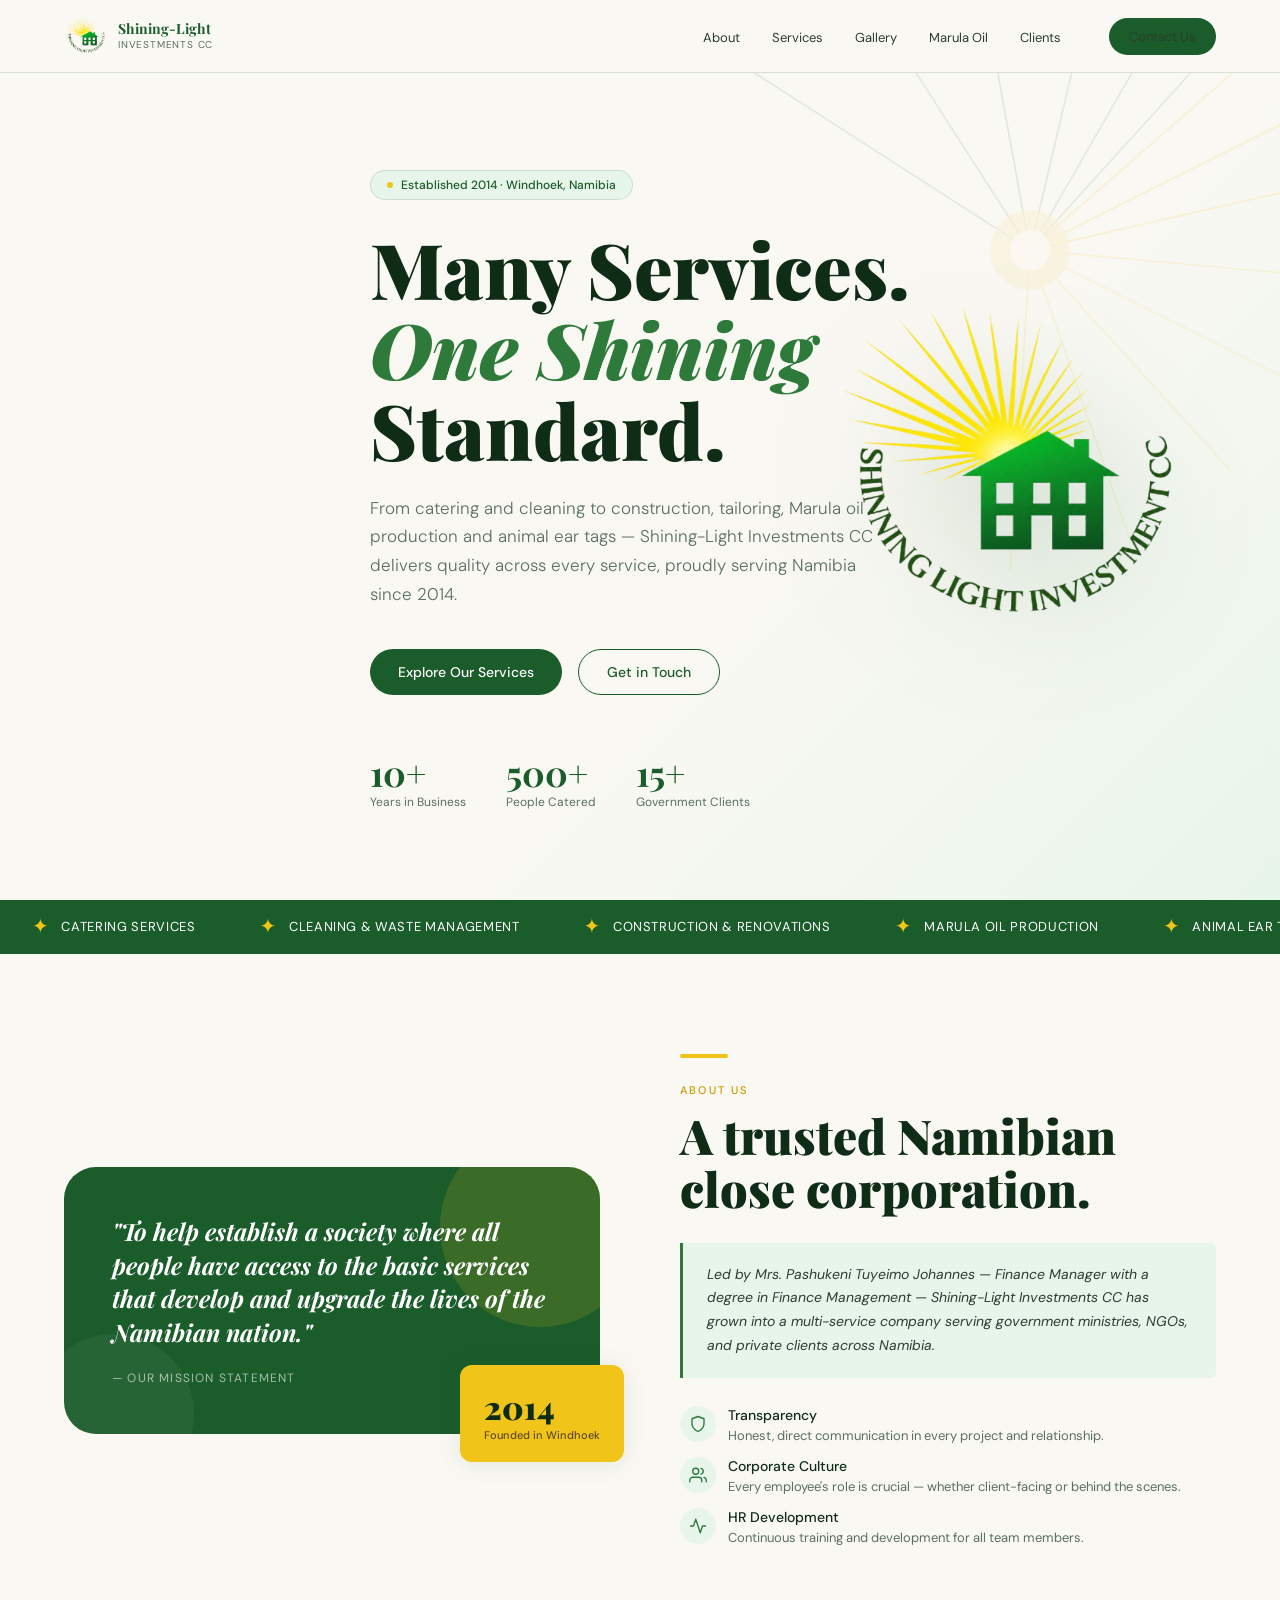
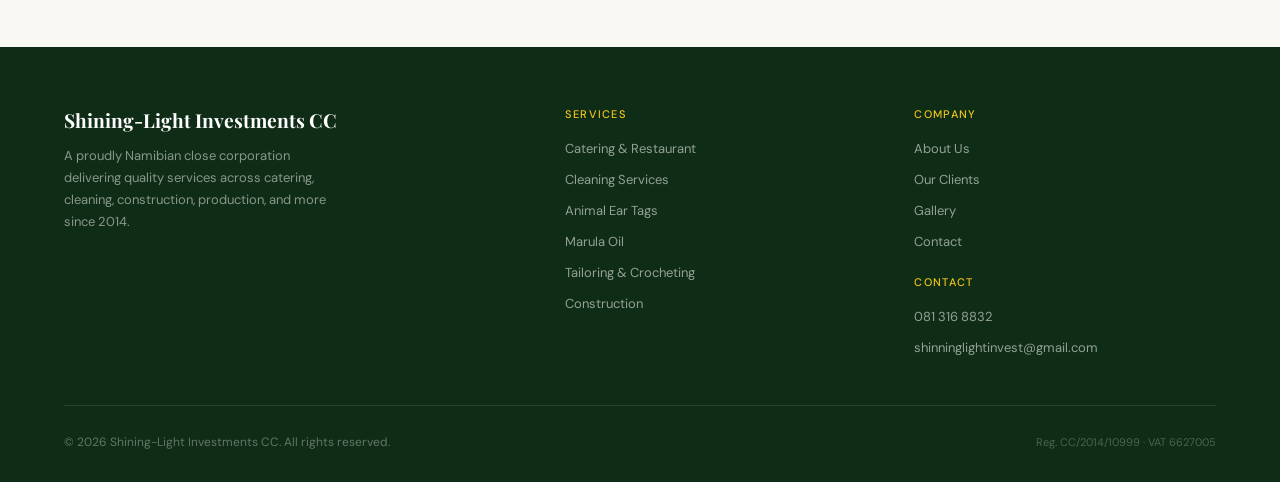
==== index.html @ 0e2ed1f7 "project structure" ====
<!DOCTYPE html>
<html lang="en">
<head>
  <meta charset="UTF-8" />
  <meta name="viewport" content="width=device-width, initial-scale=1.0" />
  <title>Shining-Light Investments CC</title>
  <link rel="preconnect" href="https://fonts.googleapis.com" />
  <link rel="preconnect" href="https://fonts.gstatic.com" crossorigin />
  <link href="https://fonts.googleapis.com/css2?family=Playfair+Display:ital,wght@0,700;0,900;1,700&family=DM+Sans:ital,opsz,wght@0,9..40,300;0,9..40,400;0,9..40,500;1,9..40,300&display=swap" rel="stylesheet" />
  <link rel="stylesheet" href="./style.css" />
</head>
<body>

<!-- NAV -->
<nav id="navbar">
  <div class="nav-inner">
    <a class="nav-logo" href="index.html">
      <img
        src="./assets/logo/logo.png"
        alt="Shining-Light Investments logo"
        onerror="this.style.display='none'"
      />
      <div class="nav-logo-text">
        <span class="top">Shining-Light</span>
        <span class="sub">Investments CC</span>
      </div>
    </a>
    <ul class="nav-links">
      <li><a href="#about">About</a></li>
      <li><a href="services.html">Services</a></li>
      <li><a href="gallery.html">Gallery</a></li>
      <li><a href="marula.html">Marula Oil</a></li>
      <li><a href="clients.html">Clients</a></li>
      <li><a href="contact.html" class="btn-primary nav-cta" style="font-size:13px;padding:10px 20px;">Contact Us</a></li>
    </ul>
    <button class="hamburger" id="hamburger" aria-label="Open menu">
      <span></span><span></span><span></span>
    </button>
  </div>
</nav>

<!-- HERO -->
<section id="hero">
  <svg class="hero-sunray" viewBox="0 0 700 700" xmlns="http://www.w3.org/2000/svg" aria-hidden="true">
    <g transform="translate(350,350)" opacity="0.12">
      <line x1="0" y1="0" x2="320" y2="-280" stroke="#f0c419" stroke-width="2"/>
      <line x1="0" y1="0" x2="360" y2="-180" stroke="#f0c419" stroke-width="2"/>
      <line x1="0" y1="0" x2="350" y2="-80" stroke="#f0c419" stroke-width="2"/>
      <line x1="0" y1="0" x2="330" y2="30" stroke="#f0c419" stroke-width="1.5"/>
      <line x1="0" y1="0" x2="280" y2="140" stroke="#f0c419" stroke-width="1.5"/>
      <line x1="0" y1="0" x2="200" y2="220" stroke="#f0c419" stroke-width="1.5"/>
      <line x1="0" y1="0" x2="100" y2="290" stroke="#f0c419" stroke-width="1.5"/>
      <line x1="0" y1="0" x2="-20" y2="320" stroke="#f0c419" stroke-width="1.5"/>
      <line x1="0" y1="0" x2="290" y2="-320" stroke="#2d7a3a" stroke-width="1.5"/>
      <line x1="0" y1="0" x2="190" y2="-330" stroke="#2d7a3a" stroke-width="1.5"/>
      <line x1="0" y1="0" x2="80" y2="-340" stroke="#2d7a3a" stroke-width="1.5"/>
      <line x1="0" y1="0" x2="-60" y2="-330" stroke="#2d7a3a" stroke-width="1.5"/>
      <line x1="0" y1="0" x2="-180" y2="-280" stroke="#2d7a3a" stroke-width="1.5"/>
      <line x1="0" y1="0" x2="-280" y2="-180" stroke="#2d7a3a" stroke-width="1.5"/>
      <circle cx="0" cy="0" r="40" fill="#f0c419" opacity="0.6"/>
      <circle cx="0" cy="0" r="20" fill="#fff" opacity="0.8"/>
    </g>
  </svg>

  <div class="container">
    <div class="hero-content">
      <div class="hero-badge fade-up fade-up-1">
        <span class="dot"></span>
        Established 2014 · Windhoek, Namibia
      </div>
      <h1 class="hero-heading fade-up fade-up-2">
        Many Services.<br />
        <em>One Shining</em><br />
        Standard.
      </h1>
      <p class="hero-sub fade-up fade-up-3">
        From catering and cleaning to construction, tailoring, Marula oil production and animal ear tags — Shining-Light Investments CC delivers quality across every service, proudly serving Namibia since 2014.
      </p>
      <div class="hero-actions fade-up fade-up-4">
        <a href="services.html" class="btn-primary">Explore Our Services</a>
        <a href="contact.html" class="btn-outline">Get in Touch</a>
      </div>
      <div class="hero-stats fade-up fade-up-4">
        <div>
          <div class="hero-stat-num">10+</div>
          <div class="hero-stat-label">Years in Business</div>
        </div>
        <div>
          <div class="hero-stat-num">500+</div>
          <div class="hero-stat-label">People Catered</div>
        </div>
        <div>
          <div class="hero-stat-num">15+</div>
          <div class="hero-stat-label">Government Clients</div>
        </div>
      </div>
    </div>
  </div>

  <div class="hero-image-col">
    <img
      src="./assets/logo/logo.png"
      class="hero-logo-display"
      alt="Shining-Light Investments CC"
      onerror="this.outerHTML='<svg class=\'hero-logo-display\' viewBox=\'0 0 400 400\' xmlns=\'http://www.w3.org/2000/svg\'><circle cx=\'200\' cy=\'200\' r=\'180\' fill=\'none\' stroke=\'#2d7a3a\' stroke-width=\'2\' opacity=\'0.3\'/><text x=\'200\' y=\'210\' text-anchor=\'middle\' font-family=\'Georgia,serif\' font-size=\'22\' font-weight=\'bold\' fill=\'#1a5c2a\'>SHINING-LIGHT</text><text x=\'200\' y=\'240\' text-anchor=\'middle\' font-family=\'Georgia,serif\' font-size=\'14\' fill=\'#2d7a3a\'>INVESTMENTS CC</text></svg>'"
    />
  </div>
</section>

<!-- MARQUEE BAND -->
<div class="marquee-band" aria-hidden="true">
  <div class="marquee-track">
    <span class="marquee-item"><span class="marquee-dot">✦</span> Catering Services</span>
    <span class="marquee-item"><span class="marquee-dot">✦</span> Cleaning &amp; Waste Management</span>
    <span class="marquee-item"><span class="marquee-dot">✦</span> Construction &amp; Renovations</span>
    <span class="marquee-item"><span class="marquee-dot">✦</span> Marula Oil Production</span>
    <span class="marquee-item"><span class="marquee-dot">✦</span> Animal Ear Tags</span>
    <span class="marquee-item"><span class="marquee-dot">✦</span> Tailoring &amp; Crocheting</span>
    <span class="marquee-item"><span class="marquee-dot">✦</span> Corporate Goods Supply</span>
    <span class="marquee-item"><span class="marquee-dot">✦</span> Catering Services</span>
    <span class="marquee-item"><span class="marquee-dot">✦</span> Cleaning &amp; Waste Management</span>
    <span class="marquee-item"><span class="marquee-dot">✦</span> Construction &amp; Renovations</span>
    <span class="marquee-item"><span class="marquee-dot">✦</span> Marula Oil Production</span>
    <span class="marquee-item"><span class="marquee-dot">✦</span> Animal Ear Tags</span>
    <span class="marquee-item"><span class="marquee-dot">✦</span> Tailoring &amp; Crocheting</span>
    <span class="marquee-item"><span class="marquee-dot">✦</span> Corporate Goods Supply</span>
  </div>
</div>

<!-- ABOUT -->
<section id="about">
  <div class="container">
    <div class="about-grid">
      <div class="about-visual">
        <div class="about-card-big">
          <p class="about-quote">"To help establish a society where all people have access to the basic services that develop and upgrade the lives of the Namibian nation."</p>
          <p class="about-quote-source">— Our Mission Statement</p>
        </div>
        <div class="about-card-float">
          <div class="num">2014</div>
          <div class="lbl">Founded in Windhoek</div>
        </div>
      </div>
      <div class="about-text">
        <div class="gold-bar"></div>
        <p class="section-label">About Us</p>
        <h2 class="section-heading">A trusted Namibian close corporation.</h2>
        <div class="mission">
          Led by Mrs. Pashukeni Tuyeimo Johannes — Finance Manager with a degree in Finance Management — Shining-Light Investments CC has grown into a multi-service company serving government ministries, NGOs, and private clients across Namibia.
        </div>
        <div class="values-list">
          <div class="value-item">
            <div class="value-icon">
              <svg viewBox="0 0 24 24"><path d="M12 22s8-4 8-10V5l-8-3-8 3v7c0 6 8 10 8 10z"/></svg>
            </div>
            <div class="value-text">
              <strong>Transparency</strong>
              <span>Honest, direct communication in every project and relationship.</span>
            </div>
          </div>
          <div class="value-item">
            <div class="value-icon">
              <svg viewBox="0 0 24 24"><path d="M17 21v-2a4 4 0 0 0-4-4H5a4 4 0 0 0-4 4v2"/><circle cx="9" cy="7" r="4"/><path d="M23 21v-2a4 4 0 0 0-3-3.87"/><path d="M16 3.13a4 4 0 0 1 0 7.75"/></svg>
            </div>
            <div class="value-text">
              <strong>Corporate Culture</strong>
              <span>Every employee's role is crucial — whether client-facing or behind the scenes.</span>
            </div>
          </div>
          <div class="value-item">
            <div class="value-icon">
              <svg viewBox="0 0 24 24"><polyline points="22 12 18 12 15 21 9 3 6 12 2 12"/></svg>
            </div>
            <div class="value-text">
              <strong>HR Development</strong>
              <span>Continuous training and development for all team members.</span>
            </div>
          </div>
        </div>
      </div>
    </div>
  </div>
</section>

<!-- FOOTER -->
<footer>
  <div class="container">
    <div class="footer-grid">
      <div class="footer-brand">
        <div class="logo-text">Shining-Light Investments CC</div>
        <p>
          A proudly Namibian close corporation delivering quality services across catering, cleaning, construction, production, and more since 2014.
        </p>
      </div>
      <div class="footer-col">
        <h4>Services</h4>
        <ul>
          <li><a href="services.html">Catering &amp; Restaurant</a></li>
          <li><a href="services.html">Cleaning Services</a></li>
          <li><a href="services.html">Animal Ear Tags</a></li>
          <li><a href="marula.html">Marula Oil</a></li>
          <li><a href="services.html">Tailoring &amp; Crocheting</a></li>
          <li><a href="services.html">Construction</a></li>
        </ul>
      </div>
      <div class="footer-col">
        <h4>Company</h4>
        <ul>
          <li><a href="index.html#about">About Us</a></li>
          <li><a href="clients.html">Our Clients</a></li>
          <li><a href="gallery.html">Gallery</a></li>
          <li><a href="contact.html">Contact</a></li>
        </ul>
        <h4 style="margin-top:24px;">Contact</h4>
        <ul>
          <li><a href="tel:0813168832">081 316 8832</a></li>
          <li><a href="mailto:shinninglightinvest@gmail.com">shinninglightinvest@gmail.com</a></li>
        </ul>
      </div>
    </div>
    <div class="footer-bottom">
      <p>&copy; 2026 Shining-Light Investments CC. All rights reserved.</p>
      <div class="reg-info">Reg. CC/2014/10999 · VAT 6627005</div>
    </div>
  </div>
</footer>

<script>
  const navbar = document.getElementById('navbar');
  window.addEventListener('scroll', () => {
    navbar.classList.toggle('scrolled', window.scrollY > 40);
  });

  const hamburger = document.getElementById('hamburger');
  hamburger.addEventListener('click', () => {
    const links = document.querySelector('.nav-links');
    if (!links) return;
    if (links.style.display === 'flex') {
      links.style.display = '';
    } else {
      links.style.cssText = 'display:flex;flex-direction:column;position:fixed;top:72px;left:0;right:0;background:var(--cream);padding:24px;gap:20px;border-bottom:1px solid var(--border);z-index:99;';
    }
  });

  document.querySelectorAll('a[href^="#"]').forEach(a => {
    a.addEventListener('click', e => {
      const target = document.querySelector(a.getAttribute('href'));
      if (!target) return;
      e.preventDefault();
      target.scrollIntoView({ behavior: 'smooth', block: 'start' });
      const links = document.querySelector('.nav-links');
      if (links && links.style.display === 'flex') links.style.display = '';
    });
  });
</script>
</body>
</html>
---- style.css ----
/* ── TOKENS ── */
:root {
  --green-deep:   #1a5c2a;
  --green-mid:    #2d7a3a;
  --green-light:  #4a9e5c;
  --green-pale:   #e8f5eb;
  --gold:         #f0c419;
  --gold-deep:    #c99a00;
  --gold-pale:    #fdf6d8;
  --cream:        #faf8f3;
  --earth:        #5c4a2a;
  --earth-light:  #8a7055;
  --white:        #ffffff;
  --text-dark:    #0f2d16;
  --text-body:    #2c3e2e;
  --text-muted:   #5a7060;
  --border:       rgba(26,92,42,0.15);

  --font-display: 'Playfair Display', Georgia, serif;
  --font-body:    'DM Sans', system-ui, sans-serif;

  --radius-sm:    6px;
  --radius-md:    12px;
  --radius-lg:    20px;
  --radius-xl:    32px;

  --shadow-card:  0 2px 24px rgba(26,92,42,0.10);
  --shadow-hover: 0 8px 40px rgba(26,92,42,0.18);
}

/* ── RESET ── */
*, *::before, *::after { box-sizing: border-box; margin: 0; padding: 0; }
html { scroll-behavior: smooth; font-size: 16px; }
body {
  font-family: var(--font-body);
  color: var(--text-body);
  background: var(--cream);
  overflow-x: hidden;
}
img { display: block; max-width: 100%; }
a { text-decoration: none; color: inherit; }

/* ── UTILITIES ── */
.container { max-width: 1200px; margin: 0 auto; padding: 0 24px; }
.section-label {
  font-family: var(--font-body);
  font-size: 11px;
  font-weight: 500;
  letter-spacing: 0.2em;
  text-transform: uppercase;
  color: var(--gold-deep);
  margin-bottom: 12px;
}
.section-heading {
  font-family: var(--font-display);
  font-size: clamp(2rem, 4vw, 3rem);
  font-weight: 900;
  color: var(--text-dark);
  line-height: 1.1;
}
.btn-primary {
  display: inline-flex;
  align-items: center;
  gap: 8px;
  background: var(--green-deep);
  color: #fff;
  font-family: var(--font-body);
  font-size: 14px;
  font-weight: 500;
  padding: 14px 28px;
  border-radius: 100px;
  border: none;
  cursor: pointer;
  transition: background 0.25s, transform 0.2s;
}
.btn-primary:hover { background: var(--green-mid); transform: translateY(-2px); }
.btn-outline {
  display: inline-flex;
  align-items: center;
  gap: 8px;
  background: transparent;
  color: var(--green-deep);
  font-family: var(--font-body);
  font-size: 14px;
  font-weight: 500;
  padding: 13px 28px;
  border-radius: 100px;
  border: 1.5px solid var(--green-deep);
  cursor: pointer;
  transition: all 0.25s;
}
.btn-outline:hover { background: var(--green-pale); }
.gold-bar {
  display: inline-block;
  width: 48px;
  height: 4px;
  background: var(--gold);
  border-radius: 2px;
  margin-bottom: 20px;
}

/* ── SUNRAY BACKGROUND MOTIF ── */
.sunray-bg {
  position: absolute;
  top: 0; right: 0;
  width: 640px;
  height: 640px;
  pointer-events: none;
  opacity: 0.06;
  overflow: hidden;
}
.sunray-bg svg { width: 100%; height: 100%; }

/* ── NAV ── */
nav {
  position: fixed;
  top: 0; left: 0; right: 0;
  z-index: 100;
  background: rgba(250,248,243,0.92);
  backdrop-filter: blur(12px);
  -webkit-backdrop-filter: blur(12px);
  border-bottom: 1px solid var(--border);
  transition: box-shadow 0.3s;
}
nav.scrolled { box-shadow: 0 2px 20px rgba(26,92,42,0.12); }
.nav-inner {
  display: flex;
  align-items: center;
  justify-content: space-between;
  padding: 14px 24px;
  max-width: 1200px;
  margin: 0 auto;
}
.nav-logo {
  display: flex;
  align-items: center;
  gap: 10px;
}
.nav-logo img {
  width: 44px;
  height: 44px;
  object-fit: contain;
}
.nav-logo-text {
  display: flex;
  flex-direction: column;
}
.nav-logo-text .top {
  font-family: var(--font-display);
  font-size: 14px;
  font-weight: 700;
  color: var(--green-deep);
  line-height: 1.2;
}
.nav-logo-text .sub {
  font-size: 10px;
  font-weight: 400;
  color: var(--text-muted);
  letter-spacing: 0.08em;
  text-transform: uppercase;
}
.nav-links {
  display: flex;
  align-items: center;
  gap: 32px;
  list-style: none;
}
.nav-links a {
  font-size: 13px;
  font-weight: 400;
  color: var(--text-body);
  transition: color 0.2s;
}
.nav-links a:hover { color: var(--green-deep); }
.nav-cta { margin-left: 16px; }
.hamburger {
  display: none;
  flex-direction: column;
  gap: 5px;
  cursor: pointer;
  padding: 4px;
  background: none;
  border: none;
}
.hamburger span {
  display: block;
  width: 22px;
  height: 2px;
  background: var(--green-deep);
  border-radius: 2px;
  transition: all 0.3s;
}

/* ── HERO ── */
#hero {
  min-height: 100vh;
  display: flex;
  align-items: center;
  position: relative;
  overflow: hidden;
  background: linear-gradient(135deg, var(--cream) 60%, var(--green-pale) 100%);
  padding-top: 80px;
}
.hero-sunray {
  position: absolute;
  top: -100px;
  right: -100px;
  width: 700px;
  height: 700px;
  pointer-events: none;
}
.hero-content {
  position: relative;
  z-index: 2;
  max-width: 680px;
}
.hero-badge {
  display: inline-flex;
  align-items: center;
  gap: 8px;
  background: var(--green-pale);
  border: 1px solid var(--border);
  border-radius: 100px;
  padding: 6px 16px;
  font-size: 12px;
  font-weight: 500;
  color: var(--green-deep);
  margin-bottom: 28px;
}
.hero-badge .dot {
  width: 6px;
  height: 6px;
  border-radius: 50%;
  background: var(--gold);
}
.hero-heading {
  font-family: var(--font-display);
  font-size: clamp(2.8rem, 6vw, 5rem);
  font-weight: 900;
  line-height: 1.05;
  color: var(--text-dark);
  margin-bottom: 24px;
}
.hero-heading em {
  font-style: italic;
  color: var(--green-mid);
}
.hero-sub {
  font-size: 17px;
  font-weight: 300;
  color: var(--text-muted);
  line-height: 1.7;
  max-width: 520px;
  margin-bottom: 40px;
}
.hero-actions {
  display: flex;
  align-items: center;
  gap: 16px;
  flex-wrap: wrap;
  margin-bottom: 60px;
}
.hero-stats {
  display: flex;
  gap: 40px;
  flex-wrap: wrap;
}
.hero-stat-num {
  font-family: var(--font-display);
  font-size: 2.2rem;
  font-weight: 700;
  color: var(--green-deep);
  line-height: 1;
}
.hero-stat-label {
  font-size: 12px;
  color: var(--text-muted);
  margin-top: 4px;
}
.hero-image-col {
  position: absolute;
  right: 0;
  top: 0;
  bottom: 0;
  width: 42%;
  display: flex;
  align-items: center;
  justify-content: center;
  padding: 100px 48px 60px;
}
.hero-logo-display {
  width: 100%;
  max-width: 380px;
  filter: drop-shadow(0 20px 60px rgba(26,92,42,0.2));
  animation: floatLogo 6s ease-in-out infinite;
}
@keyframes floatLogo {
  0%, 100% { transform: translateY(0); }
  50% { transform: translateY(-16px); }
}

/* ── MARQUEE BAND ── */
.marquee-band {
  background: var(--green-deep);
  color: #fff;
  padding: 16px 0;
  overflow: hidden;
  white-space: nowrap;
}
.marquee-track {
  display: inline-flex;
  animation: marquee 28s linear infinite;
}
.marquee-item {
  display: inline-flex;
  align-items: center;
  gap: 12px;
  font-size: 13px;
  font-weight: 400;
  letter-spacing: 0.05em;
  padding: 0 32px;
  text-transform: uppercase;
}
.marquee-dot { color: var(--gold); font-size: 20px; line-height: 1; }
@keyframes marquee {
  from { transform: translateX(0); }
  to { transform: translateX(-50%); }
}

/* ── ABOUT STRIP ── */
#about {
  padding: 100px 0;
  position: relative;
}
.about-grid {
  display: grid;
  grid-template-columns: 1fr 1fr;
  gap: 80px;
  align-items: center;
}
.about-visual {
  position: relative;
}
.about-card-big {
  background: var(--green-deep);
  border-radius: var(--radius-xl);
  padding: 48px;
  color: #fff;
  position: relative;
  overflow: hidden;
}
.about-card-big::before {
  content: '';
  position: absolute;
  top: -40px;
  right: -40px;
  width: 200px;
  height: 200px;
  border-radius: 50%;
  background: rgba(240,196,25,0.15);
}
.about-card-big::after {
  content: '';
  position: absolute;
  bottom: -60px;
  left: -30px;
  width: 160px;
  height: 160px;
  border-radius: 50%;
  background: rgba(255,255,255,0.05);
}
.about-quote {
  font-family: var(--font-display);
  font-size: 1.5rem;
  font-weight: 700;
  font-style: italic;
  line-height: 1.4;
  color: #fff;
  position: relative;
  z-index: 1;
  margin-bottom: 20px;
}
.about-quote-source {
  font-size: 12px;
  color: rgba(255,255,255,0.6);
  letter-spacing: 0.1em;
  text-transform: uppercase;
  position: relative;
  z-index: 1;
}
.about-card-float {
  position: absolute;
  bottom: -28px;
  right: -24px;
  background: var(--gold);
  border-radius: var(--radius-md);
  padding: 20px 24px;
  box-shadow: var(--shadow-card);
}
.about-card-float .num {
  font-family: var(--font-display);
  font-size: 2rem;
  font-weight: 900;
  color: var(--text-dark);
}
.about-card-float .lbl {
  font-size: 11px;
  color: var(--earth);
  font-weight: 500;
}
.about-text .mission {
  background: var(--green-pale);
  border-left: 3px solid var(--green-mid);
  border-radius: 0 var(--radius-sm) var(--radius-sm) 0;
  padding: 20px 24px;
  font-size: 14px;
  line-height: 1.7;
  color: var(--text-body);
  margin: 28px 0;
  font-style: italic;
}
.values-list {
  display: flex;
  flex-direction: column;
  gap: 12px;
}
.value-item {
  display: flex;
  align-items: flex-start;
  gap: 12px;
}
.value-icon {
  width: 36px;
  height: 36px;
  border-radius: 50%;
  background: var(--green-pale);
  display: flex;
  align-items: center;
  justify-content: center;
  flex-shrink: 0;
}
.value-icon svg { width: 18px; height: 18px; fill: none; stroke: var(--green-mid); stroke-width: 1.8; stroke-linecap: round; stroke-linejoin: round; }
.value-text strong { font-size: 14px; font-weight: 500; color: var(--text-dark); display: block; }
.value-text span { font-size: 13px; color: var(--text-muted); }

/* ── SERVICES ── */
#services {
  padding: 100px 0;
  background: var(--white);
}
.services-header {
  display: flex;
  align-items: flex-end;
  justify-content: space-between;
  margin-bottom: 60px;
  gap: 24px;
  flex-wrap: wrap;
}
.services-grid {
  display: grid;
  grid-template-columns: repeat(auto-fit, minmax(300px, 1fr));
  gap: 24px;
}
.service-card {
  border-radius: var(--radius-lg);
  overflow: hidden;
  border: 1px solid var(--border);
  background: var(--cream);
  transition: transform 0.3s, box-shadow 0.3s;
  cursor: default;
}
.service-card:hover {
  transform: translateY(-6px);
  box-shadow: var(--shadow-hover);
}
.service-card.featured {
  background: var(--green-deep);
  border-color: transparent;
  color: #fff;
}
.service-img {
  width: 100%;
  height: 200px;
  object-fit: cover;
  background: var(--green-pale);
}
/* Placeholder gallery slots */
.service-img-placeholder {
  width: 100%;
  height: 200px;
  background: var(--green-pale);
  display: flex;
  flex-direction: column;
  align-items: center;
  justify-content: center;
  gap: 8px;
  position: relative;
  overflow: hidden;
}
.service-img-placeholder::before {
  content: '';
  position: absolute;
  inset: 0;
  background: repeating-linear-gradient(
    45deg,
    transparent,
    transparent 10px,
    rgba(26,92,42,0.04) 10px,
    rgba(26,92,42,0.04) 20px
  );
}
.service-card.featured .service-img-placeholder {
  background: rgba(255,255,255,0.08);
}
.service-img-placeholder .ph-icon {
  width: 48px;
  height: 48px;
  border-radius: 50%;
  background: rgba(26,92,42,0.1);
  display: flex;
  align-items: center;
  justify-content: center;
}
.service-card.featured .ph-icon {
  background: rgba(255,255,255,0.15);
}
.ph-icon svg { width: 24px; height: 24px; fill: none; stroke: var(--green-mid); stroke-width: 1.8; stroke-linecap: round; stroke-linejoin: round; }
.service-card.featured .ph-icon svg { stroke: rgba(255,255,255,0.7); }
.ph-label {
  font-size: 11px;
  color: var(--text-muted);
  letter-spacing: 0.08em;
  text-transform: uppercase;
  position: relative;
}
.service-card.featured .ph-label { color: rgba(255,255,255,0.5); }
.service-body { padding: 28px; }
.service-tag {
  display: inline-block;
  font-size: 10px;
  font-weight: 500;
  letter-spacing: 0.12em;
  text-transform: uppercase;
  background: var(--green-pale);
  color: var(--green-deep);
  padding: 4px 10px;
  border-radius: 100px;
  margin-bottom: 12px;
}
.service-card.featured .service-tag {
  background: rgba(240,196,25,0.2);
  color: var(--gold);
}
.service-name {
  font-family: var(--font-display);
  font-size: 1.35rem;
  font-weight: 700;
  color: var(--text-dark);
  margin-bottom: 10px;
  line-height: 1.2;
}
.service-card.featured .service-name { color: #fff; }
.service-desc {
  font-size: 13.5px;
  line-height: 1.65;
  color: var(--text-muted);
}
.service-card.featured .service-desc { color: rgba(255,255,255,0.7); }
.service-items {
  margin-top: 16px;
  display: flex;
  flex-wrap: wrap;
  gap: 6px;
}
.service-item-chip {
  font-size: 11px;
  padding: 4px 10px;
  border-radius: 100px;
  border: 1px solid var(--border);
  color: var(--text-muted);
  background: var(--white);
}
.service-card.featured .service-item-chip {
  border-color: rgba(255,255,255,0.2);
  background: rgba(255,255,255,0.08);
  color: rgba(255,255,255,0.7);
}

/* ── GALLERY ── */
#gallery {
  padding: 100px 0;
  background: var(--cream);
}
.gallery-intro {
  max-width: 560px;
  margin-bottom: 60px;
}
.gallery-intro p {
  margin-top: 16px;
  font-size: 15px;
  color: var(--text-muted);
  line-height: 1.7;
}
.gallery-grid {
  display: grid;
  grid-template-columns: repeat(12, 1fr);
  grid-template-rows: repeat(3, 220px);
  gap: 16px;
}
.gallery-cell {
  border-radius: var(--radius-md);
  overflow: hidden;
  position: relative;
}
.gallery-cell:nth-child(1) { grid-column: 1 / 6; grid-row: 1 / 3; }
.gallery-cell:nth-child(2) { grid-column: 6 / 9; grid-row: 1 / 2; }
.gallery-cell:nth-child(3) { grid-column: 9 / 13; grid-row: 1 / 2; }
.gallery-cell:nth-child(4) { grid-column: 6 / 10; grid-row: 2 / 3; }
.gallery-cell:nth-child(5) { grid-column: 10 / 13; grid-row: 2 / 3; }
.gallery-cell:nth-child(6) { grid-column: 1 / 5; grid-row: 3 / 4; }
.gallery-cell:nth-child(7) { grid-column: 5 / 9; grid-row: 3 / 4; }
.gallery-cell:nth-child(8) { grid-column: 9 / 13; grid-row: 3 / 4; }
.gallery-ph {
  width: 100%;
  height: 100%;
  background: var(--green-pale);
  display: flex;
  flex-direction: column;
  align-items: center;
  justify-content: center;
  gap: 10px;
  position: relative;
  overflow: hidden;
  transition: all 0.3s;
}
.gallery-ph::before {
  content: '';
  position: absolute;
  inset: 0;
  background: repeating-linear-gradient(
    -45deg,
    transparent,
    transparent 12px,
    rgba(26,92,42,0.04) 12px,
    rgba(26,92,42,0.04) 24px
  );
}
.gallery-cell:hover .gallery-ph { background: #d4ecd9; }
.gallery-ph-num {
  font-family: var(--font-display);
  font-size: 2rem;
  font-weight: 900;
  color: rgba(26,92,42,0.2);
  position: relative;
}
.gallery-ph-lbl {
  font-size: 11px;
  text-transform: uppercase;
  letter-spacing: 0.1em;
  color: var(--text-muted);
  position: relative;
}
.gallery-overlay {
  position: absolute;
  inset: 0;
  background: var(--green-deep);
  opacity: 0;
  display: flex;
  align-items: center;
  justify-content: center;
  transition: opacity 0.3s;
}
.gallery-cell:hover .gallery-overlay { opacity: 0.6; }
.gallery-add-icon {
  color: white;
  font-size: 28px;
  opacity: 0;
  transform: scale(0.8);
  transition: all 0.3s;
}
.gallery-cell:hover .gallery-add-icon { opacity: 1; transform: scale(1); }
.gallery-note {
  margin-top: 20px;
  font-size: 13px;
  color: var(--text-muted);
  display: flex;
  align-items: center;
  gap: 8px;
}
.gallery-note::before {
  content: '→';
  color: var(--gold-deep);
}

/* ── MARULA OIL SPOTLIGHT ── */
#marula {
  padding: 100px 0;
  background: var(--green-deep);
  color: #fff;
  position: relative;
  overflow: hidden;
}
#marula::before {
  content: '';
  position: absolute;
  top: -80px;
  right: -80px;
  width: 500px;
  height: 500px;
  border-radius: 50%;
  background: rgba(240,196,25,0.08);
}
#marula::after {
  content: '';
  position: absolute;
  bottom: -120px;
  left: -60px;
  width: 400px;
  height: 400px;
  border-radius: 50%;
  background: rgba(255,255,255,0.04);
}
.marula-grid {
  display: grid;
  grid-template-columns: 1fr 1fr;
  gap: 80px;
  align-items: center;
  position: relative;
  z-index: 1;
}
.marula-heading {
  font-family: var(--font-display);
  font-size: clamp(2rem, 4vw, 3rem);
  font-weight: 900;
  line-height: 1.1;
  margin-bottom: 20px;
}
.marula-heading em { font-style: italic; color: var(--gold); }
.marula-desc {
  font-size: 15px;
  line-height: 1.75;
  color: rgba(255,255,255,0.75);
  margin-bottom: 32px;
}
.marula-uses {
  display: flex;
  flex-direction: column;
  gap: 16px;
}
.marula-use {
  display: flex;
  align-items: flex-start;
  gap: 16px;
  padding: 20px;
  border-radius: var(--radius-md);
  background: rgba(255,255,255,0.06);
  border: 1px solid rgba(255,255,255,0.1);
}
.marula-use-icon {
  width: 40px;
  height: 40px;
  border-radius: 50%;
  background: rgba(240,196,25,0.2);
  display: flex;
  align-items: center;
  justify-content: center;
  flex-shrink: 0;
}
.marula-use-icon svg { width: 20px; height: 20px; fill: none; stroke: var(--gold); stroke-width: 1.8; stroke-linecap: round; stroke-linejoin: round; }
.marula-use strong { display: block; font-size: 14px; font-weight: 500; color: #fff; margin-bottom: 2px; }
.marula-use span { font-size: 13px; color: rgba(255,255,255,0.6); }
.marula-visual {
  display: flex;
  align-items: center;
  justify-content: center;
}
.marula-bottle-frame {
  width: 100%;
  max-width: 360px;
  aspect-ratio: 3/4;
  border-radius: var(--radius-xl);
  background: rgba(255,255,255,0.06);
  border: 1px solid rgba(255,255,255,0.12);
  display: flex;
  flex-direction: column;
  align-items: center;
  justify-content: center;
  gap: 16px;
  position: relative;
  overflow: hidden;
}
.marula-bottle-frame::before {
  content: '';
  position: absolute;
  inset: 0;
  background: repeating-linear-gradient(
    60deg,
    transparent,
    transparent 14px,
    rgba(240,196,25,0.04) 14px,
    rgba(240,196,25,0.04) 28px
  );
}
.marula-ph-text {
  font-family: var(--font-display);
  font-size: 1.4rem;
  font-weight: 700;
  color: rgba(240,196,25,0.5);
  position: relative;
  text-align: center;
}
.marula-ph-sub {
  font-size: 11px;
  text-transform: uppercase;
  letter-spacing: 0.12em;
  color: rgba(255,255,255,0.3);
  position: relative;
}

/* ── REFERENCES ── */
#references {
  padding: 100px 0;
  background: var(--white);
}
.references-grid {
  display: grid;
  grid-template-columns: repeat(auto-fit, minmax(220px, 1fr));
  gap: 16px;
  margin-top: 48px;
}
.ref-card {
  border: 1px solid var(--border);
  border-radius: var(--radius-md);
  padding: 24px;
  background: var(--cream);
  transition: all 0.25s;
}
.ref-card:hover {
  border-color: var(--green-light);
  transform: translateY(-2px);
  box-shadow: var(--shadow-card);
}
.ref-client {
  font-size: 14px;
  font-weight: 500;
  color: var(--text-dark);
  margin-bottom: 6px;
}
.ref-type {
  font-size: 11px;
  color: var(--text-muted);
  text-transform: uppercase;
  letter-spacing: 0.08em;
}
.ref-type-badge {
  display: inline-block;
  margin-top: 12px;
  font-size: 10px;
  padding: 3px 10px;
  border-radius: 100px;
  background: var(--green-pale);
  color: var(--green-deep);
  font-weight: 500;
}

/* ── CONTACT ── */
#contact {
  padding: 100px 0;
  background: var(--cream);
}
.contact-grid {
  display: grid;
  grid-template-columns: 1fr 1.3fr;
  gap: 80px;
  align-items: start;
}
.contact-info { display: flex; flex-direction: column; gap: 28px; }
.contact-item {
  display: flex;
  align-items: flex-start;
  gap: 16px;
}
.contact-icon {
  width: 44px;
  height: 44px;
  border-radius: 50%;
  background: var(--green-pale);
  display: flex;
  align-items: center;
  justify-content: center;
  flex-shrink: 0;
}
.contact-icon svg { width: 20px; height: 20px; fill: none; stroke: var(--green-mid); stroke-width: 1.8; stroke-linecap: round; stroke-linejoin: round; }
.contact-item-label { font-size: 11px; text-transform: uppercase; letter-spacing: 0.1em; color: var(--text-muted); margin-bottom: 4px; }
.contact-item-value { font-size: 15px; font-weight: 400; color: var(--text-dark); }
.contact-form {
  background: var(--white);
  border-radius: var(--radius-xl);
  padding: 48px;
  box-shadow: var(--shadow-card);
  border: 1px solid var(--border);
}
.form-title {
  font-family: var(--font-display);
  font-size: 1.5rem;
  font-weight: 700;
  color: var(--text-dark);
  margin-bottom: 28px;
}
.form-group { margin-bottom: 20px; }
.form-group label {
  display: block;
  font-size: 12px;
  font-weight: 500;
  color: var(--text-muted);
  text-transform: uppercase;
  letter-spacing: 0.08em;
  margin-bottom: 8px;
}
.form-group input,
.form-group select,
.form-group textarea {
  width: 100%;
  padding: 12px 16px;
  border: 1.5px solid var(--border);
  border-radius: var(--radius-sm);
  font-family: var(--font-body);
  font-size: 14px;
  color: var(--text-dark);
  background: var(--cream);
  transition: border-color 0.2s;
  outline: none;
}
.form-group input:focus,
.form-group select:focus,
.form-group textarea:focus { border-color: var(--green-mid); }
.form-group textarea { min-height: 120px; resize: vertical; }
.form-row { display: grid; grid-template-columns: 1fr 1fr; gap: 16px; }

/* ── FOOTER ── */
footer {
  background: var(--text-dark);
  color: rgba(255,255,255,0.7);
  padding: 60px 0 32px;
}
.footer-grid {
  display: grid;
  grid-template-columns: 1.5fr 1fr 1fr;
  gap: 48px;
  margin-bottom: 48px;
}
.footer-brand .logo-text {
  font-family: var(--font-display);
  font-size: 1.2rem;
  font-weight: 700;
  color: #fff;
  margin-bottom: 12px;
}
.footer-brand p {
  font-size: 13px;
  line-height: 1.7;
  color: rgba(255,255,255,0.5);
  max-width: 280px;
}
.footer-col h4 {
  font-size: 11px;
  font-weight: 500;
  letter-spacing: 0.12em;
  text-transform: uppercase;
  color: var(--gold);
  margin-bottom: 16px;
}
.footer-col ul { list-style: none; display: flex; flex-direction: column; gap: 10px; }
.footer-col ul li a { font-size: 13px; color: rgba(255,255,255,0.55); transition: color 0.2s; }
.footer-col ul li a:hover { color: #fff; }
.footer-bottom {
  border-top: 1px solid rgba(255,255,255,0.1);
  padding-top: 28px;
  display: flex;
  align-items: center;
  justify-content: space-between;
  flex-wrap: wrap;
  gap: 12px;
}
.footer-bottom p { font-size: 12px; color: rgba(255,255,255,0.35); }
.reg-info { font-size: 11px; color: rgba(255,255,255,0.25); text-align: right; }

/* ── MOBILE ── */
@media (max-width: 900px) {
  .hero-image-col { display: none; }
  .about-grid { grid-template-columns: 1fr; gap: 40px; }
  .marula-grid { grid-template-columns: 1fr; gap: 40px; }
  .marula-visual { order: -1; }
  .contact-grid { grid-template-columns: 1fr; gap: 40px; }
  .footer-grid { grid-template-columns: 1fr; gap: 32px; }
  .gallery-grid {
    grid-template-columns: 1fr 1fr;
    grid-template-rows: auto;
  }
  .gallery-cell { grid-column: auto !important; grid-row: auto !important; height: 180px; }
}
@media (max-width: 640px) {
  .nav-links, .nav-cta { display: none; }
  .hamburger { display: flex; }
  .hero-heading { font-size: 2.4rem; }
  .hero-stats { gap: 24px; }
  .services-header { flex-direction: column; align-items: flex-start; }
  .gallery-grid { grid-template-columns: 1fr; }
  .gallery-cell { height: 200px; }
  .contact-form { padding: 28px; }
  .form-row { grid-template-columns: 1fr; }
}

/* ── ANIMATIONS ── */
@keyframes fadeUp {
  from { opacity: 0; transform: translateY(32px); }
  to   { opacity: 1; transform: translateY(0); }
}
.fade-up {
  opacity: 0;
  animation: fadeUp 0.7s ease forwards;
}
.fade-up-1 { animation-delay: 0.1s; }
.fade-up-2 { animation-delay: 0.25s; }
.fade-up-3 { animation-delay: 0.4s; }
.fade-up-4 { animation-delay: 0.55s; }
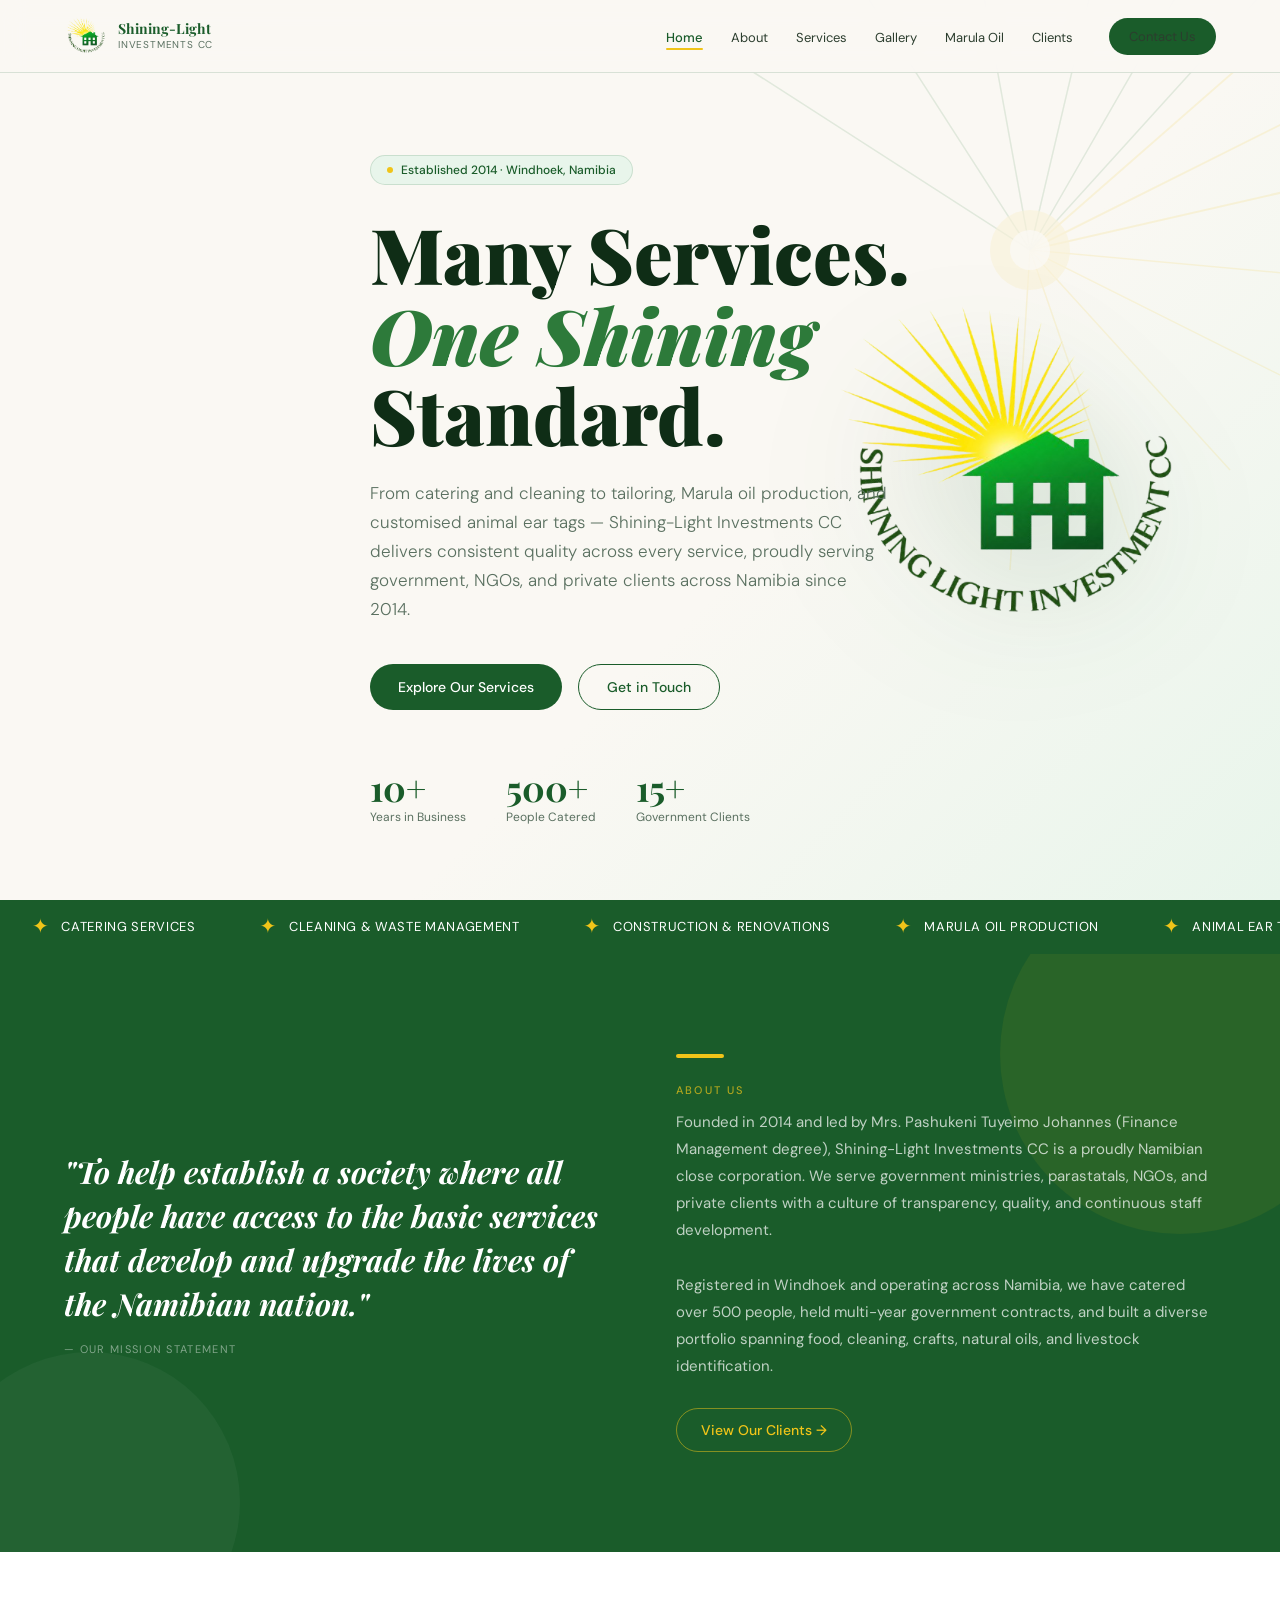
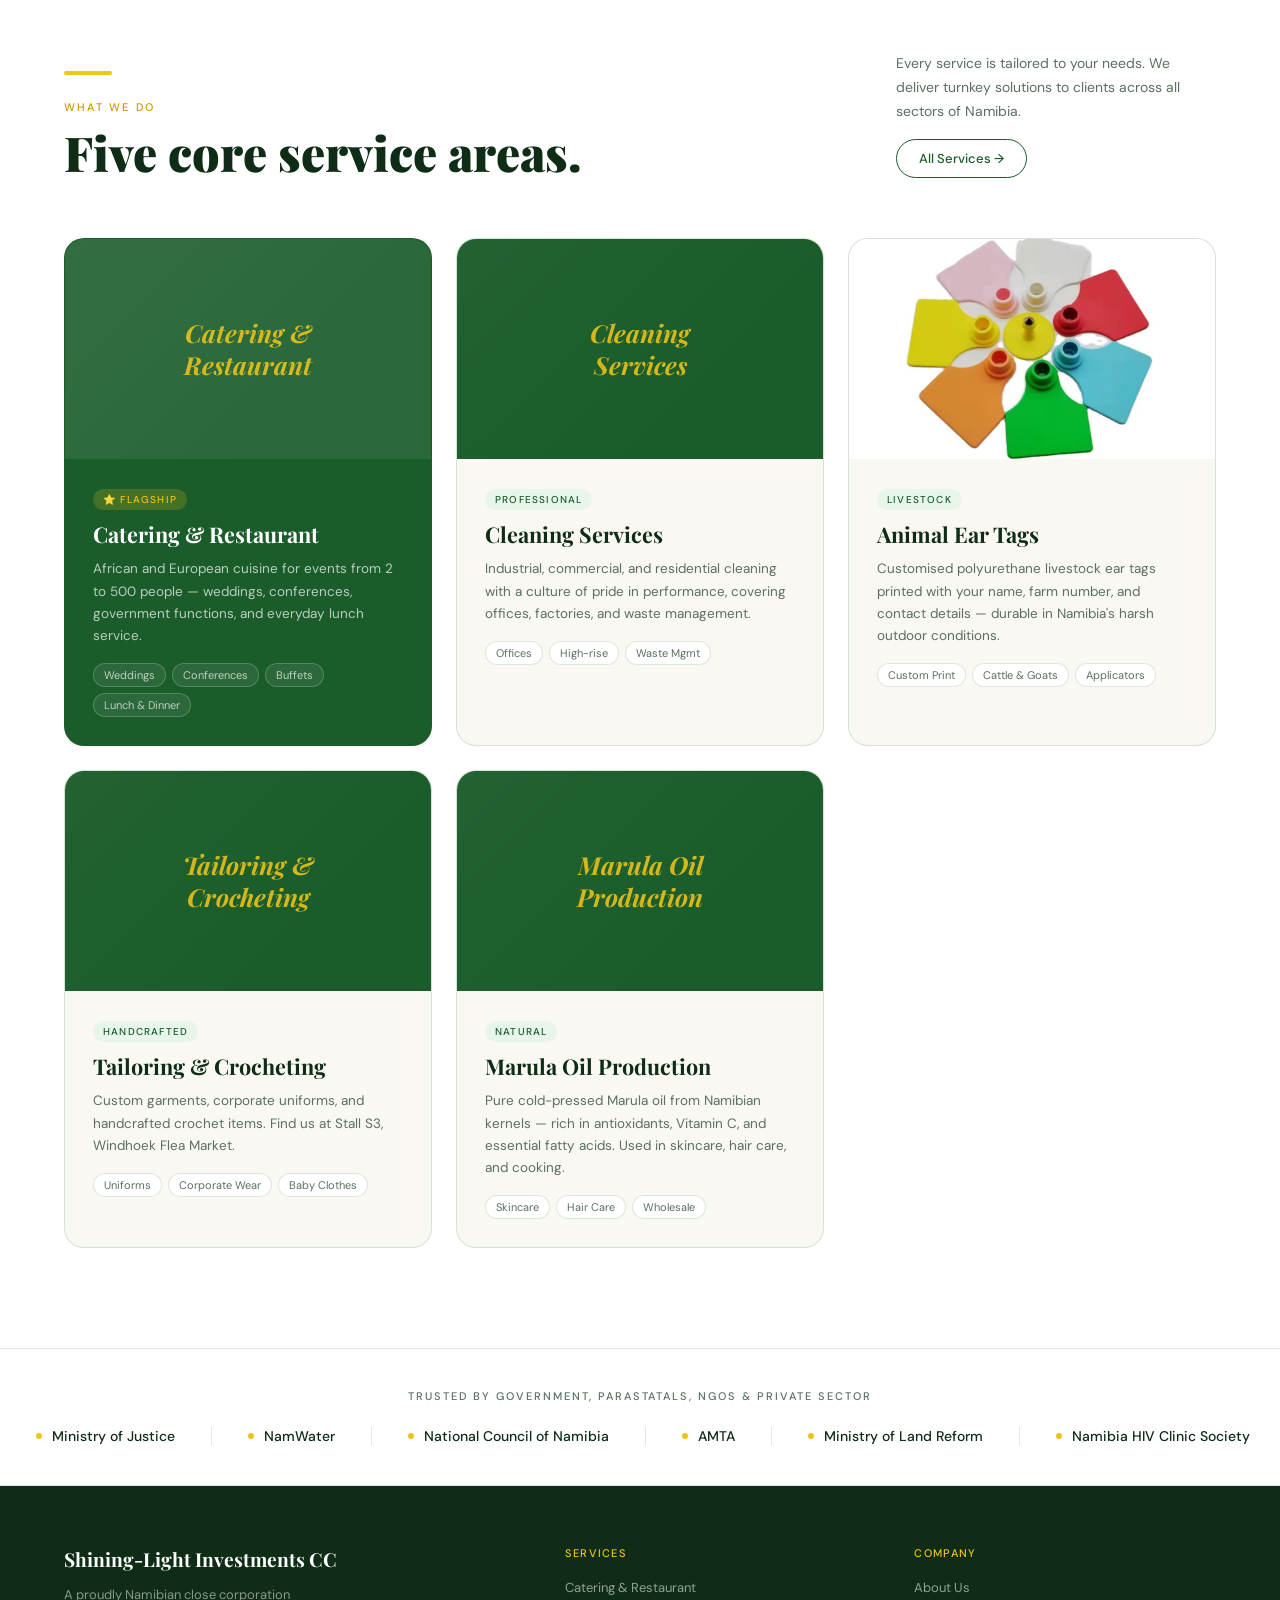
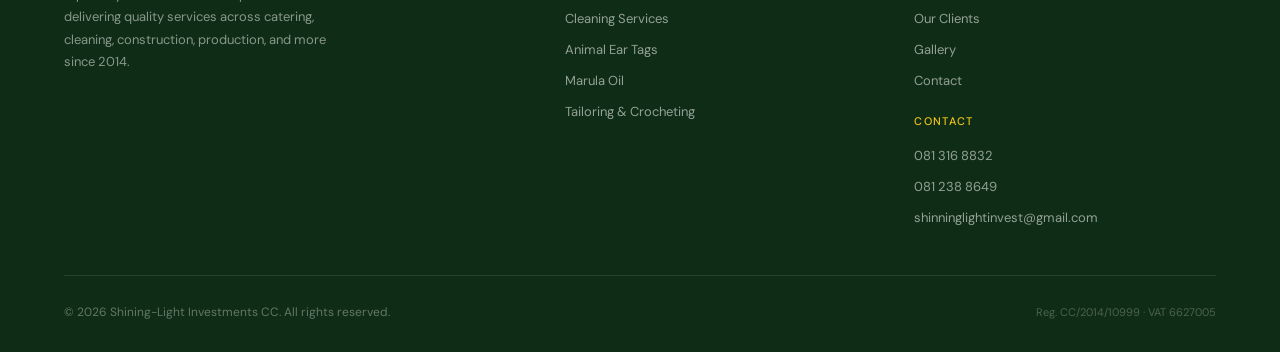
==== commit c2073ecf: "added different styles to different pages" ====
--- a/index.html
+++ b/index.html
@@ -3,7 +3,7 @@
 <head>
   <meta charset="UTF-8" />
   <meta name="viewport" content="width=device-width, initial-scale=1.0" />
-  <title>Shining-Light Investments CC</title>
+  <title>Shining-Light Investments CC — Quality Services, Proudly Namibian</title>
   <link rel="preconnect" href="https://fonts.googleapis.com" />
   <link rel="preconnect" href="https://fonts.gstatic.com" crossorigin />
   <link href="https://fonts.googleapis.com/css2?family=Playfair+Display:ital,wght@0,700;0,900;1,700&family=DM+Sans:ital,opsz,wght@0,9..40,300;0,9..40,400;0,9..40,500;1,9..40,300&display=swap" rel="stylesheet" />
@@ -15,17 +15,14 @@
 <nav id="navbar">
   <div class="nav-inner">
     <a class="nav-logo" href="index.html">
-      <img
-        src="./assets/logo/logo.png"
-        alt="Shining-Light Investments logo"
-        onerror="this.style.display='none'"
-      />
+      <img src="./assets/logo/logo.png" alt="Shining-Light Investments CC" onerror="this.style.display='none'" />
       <div class="nav-logo-text">
         <span class="top">Shining-Light</span>
         <span class="sub">Investments CC</span>
       </div>
     </a>
     <ul class="nav-links">
+      <li><a href="index.html" class="active">Home</a></li>
       <li><a href="#about">About</a></li>
       <li><a href="services.html">Services</a></li>
       <li><a href="gallery.html">Gallery</a></li>
@@ -74,7 +71,7 @@
         Standard.
       </h1>
       <p class="hero-sub fade-up fade-up-3">
-        From catering and cleaning to construction, tailoring, Marula oil production and animal ear tags — Shining-Light Investments CC delivers quality across every service, proudly serving Namibia since 2014.
+        From catering and cleaning to tailoring, Marula oil production, and customised animal ear tags — Shining-Light Investments CC delivers consistent quality across every service, proudly serving government, NGOs, and private clients across Namibia since 2014.
       </p>
       <div class="hero-actions fade-up fade-up-4">
         <a href="services.html" class="btn-primary">Explore Our Services</a>
@@ -102,7 +99,7 @@
       src="./assets/logo/logo.png"
       class="hero-logo-display"
       alt="Shining-Light Investments CC"
-      onerror="this.outerHTML='<svg class=\'hero-logo-display\' viewBox=\'0 0 400 400\' xmlns=\'http://www.w3.org/2000/svg\'><circle cx=\'200\' cy=\'200\' r=\'180\' fill=\'none\' stroke=\'#2d7a3a\' stroke-width=\'2\' opacity=\'0.3\'/><text x=\'200\' y=\'210\' text-anchor=\'middle\' font-family=\'Georgia,serif\' font-size=\'22\' font-weight=\'bold\' fill=\'#1a5c2a\'>SHINING-LIGHT</text><text x=\'200\' y=\'240\' text-anchor=\'middle\' font-family=\'Georgia,serif\' font-size=\'14\' fill=\'#2d7a3a\'>INVESTMENTS CC</text></svg>'"
+      onerror="this.outerHTML='<svg class=\'hero-logo-display\' viewBox=\'0 0 400 400\' xmlns=\'http://www.w3.org/2000/svg\'><circle cx=\'200\' cy=\'200\' r=\'180\' fill=\'none\' stroke=\'#2d7a3a\' stroke-width=\'2\' opacity=\'0.3\'/><text x=\'200\' y=\'205\' text-anchor=\'middle\' font-family=\'Georgia,serif\' font-size=\'22\' font-weight=\'bold\' fill=\'#1a5c2a\'>SHINING-LIGHT</text><text x=\'200\' y=\'235\' text-anchor=\'middle\' font-family=\'Georgia,serif\' font-size=\'14\' fill=\'#2d7a3a\'>INVESTMENTS CC</text></svg>'"
     />
   </div>
 </section>
@@ -127,60 +124,166 @@
   </div>
 </div>
 
-<!-- ABOUT -->
-<section id="about">
-  <div class="container">
-    <div class="about-grid">
-      <div class="about-visual">
-        <div class="about-card-big">
-          <p class="about-quote">"To help establish a society where all people have access to the basic services that develop and upgrade the lives of the Namibian nation."</p>
-          <p class="about-quote-source">— Our Mission Statement</p>
-        </div>
-        <div class="about-card-float">
-          <div class="num">2014</div>
-          <div class="lbl">Founded in Windhoek</div>
-        </div>
-      </div>
-      <div class="about-text">
+<!-- ABOUT PREVIEW -->
+<section class="about-preview" id="about">
+  <div class="container">
+    <div class="about-preview-inner">
+      <div>
+        <p class="about-preview-blockquote">"To help establish a society where all people have access to the basic services that develop and upgrade the lives of the Namibian nation."</p>
+        <p class="about-preview-source">— Our Mission Statement</p>
+      </div>
+      <div>
         <div class="gold-bar"></div>
-        <p class="section-label">About Us</p>
-        <h2 class="section-heading">A trusted Namibian close corporation.</h2>
-        <div class="mission">
-          Led by Mrs. Pashukeni Tuyeimo Johannes — Finance Manager with a degree in Finance Management — Shining-Light Investments CC has grown into a multi-service company serving government ministries, NGOs, and private clients across Namibia.
-        </div>
-        <div class="values-list">
-          <div class="value-item">
-            <div class="value-icon">
-              <svg viewBox="0 0 24 24"><path d="M12 22s8-4 8-10V5l-8-3-8 3v7c0 6 8 10 8 10z"/></svg>
-            </div>
-            <div class="value-text">
-              <strong>Transparency</strong>
-              <span>Honest, direct communication in every project and relationship.</span>
-            </div>
-          </div>
-          <div class="value-item">
-            <div class="value-icon">
-              <svg viewBox="0 0 24 24"><path d="M17 21v-2a4 4 0 0 0-4-4H5a4 4 0 0 0-4 4v2"/><circle cx="9" cy="7" r="4"/><path d="M23 21v-2a4 4 0 0 0-3-3.87"/><path d="M16 3.13a4 4 0 0 1 0 7.75"/></svg>
-            </div>
-            <div class="value-text">
-              <strong>Corporate Culture</strong>
-              <span>Every employee's role is crucial — whether client-facing or behind the scenes.</span>
-            </div>
-          </div>
-          <div class="value-item">
-            <div class="value-icon">
-              <svg viewBox="0 0 24 24"><polyline points="22 12 18 12 15 21 9 3 6 12 2 12"/></svg>
-            </div>
-            <div class="value-text">
-              <strong>HR Development</strong>
-              <span>Continuous training and development for all team members.</span>
-            </div>
-          </div>
-        </div>
+        <p class="section-label" style="color:rgba(240,196,25,0.7);">About Us</p>
+        <p class="about-preview-body">
+          Founded in 2014 and led by Mrs. Pashukeni Tuyeimo Johannes (Finance Management degree), Shining-Light Investments CC is a proudly Namibian close corporation. We serve government ministries, parastatals, NGOs, and private clients with a culture of transparency, quality, and continuous staff development.
+        </p>
+        <p class="about-preview-body" style="margin-bottom:28px;">
+          Registered in Windhoek and operating across Namibia, we have catered over 500 people, held multi-year government contracts, and built a diverse portfolio spanning food, cleaning, crafts, natural oils, and livestock identification.
+        </p>
+        <a href="clients.html" class="btn-ghost">View Our Clients →</a>
       </div>
     </div>
   </div>
 </section>
+
+<!-- SERVICES PREVIEW -->
+<section class="services-section">
+  <div class="container">
+    <div class="services-header">
+      <div>
+        <div class="gold-bar"></div>
+        <p class="section-label">What We Do</p>
+        <h2 class="section-heading">Five core service areas.</h2>
+      </div>
+      <div>
+        <p style="max-width:320px;font-size:14px;color:var(--text-muted);line-height:1.7;margin-bottom:16px;">
+          Every service is tailored to your needs. We deliver turnkey solutions to clients across all sectors of Namibia.
+        </p>
+        <a href="services.html" class="btn-outline" style="font-size:13px;padding:10px 22px;">All Services →</a>
+      </div>
+    </div>
+    <div class="services-grid">
+
+      <!-- Catering -->
+      <div class="service-card featured">
+        <div class="svc-cover--brand" style="height:220px;">
+          <span class="svc-brand-label">Catering &amp;<br />Restaurant</span>
+        </div>
+        <div class="service-body">
+          <span class="service-tag">⭐ Flagship</span>
+          <h3 class="service-name">Catering &amp; Restaurant</h3>
+          <p class="service-desc">African and European cuisine for events from 2 to 500 people — weddings, conferences, government functions, and everyday lunch service.</p>
+          <div class="service-items">
+            <span class="service-item-chip">Weddings</span>
+            <span class="service-item-chip">Conferences</span>
+            <span class="service-item-chip">Buffets</span>
+            <span class="service-item-chip">Lunch &amp; Dinner</span>
+          </div>
+        </div>
+      </div>
+
+      <!-- Cleaning -->
+      <div class="service-card">
+        <div class="svc-cover--brand" style="height:220px;">
+          <span class="svc-brand-label">Cleaning<br />Services</span>
+        </div>
+        <div class="service-body">
+          <span class="service-tag">Professional</span>
+          <h3 class="service-name">Cleaning Services</h3>
+          <p class="service-desc">Industrial, commercial, and residential cleaning with a culture of pride in performance, covering offices, factories, and waste management.</p>
+          <div class="service-items">
+            <span class="service-item-chip">Offices</span>
+            <span class="service-item-chip">High-rise</span>
+            <span class="service-item-chip">Waste Mgmt</span>
+          </div>
+        </div>
+      </div>
+
+      <!-- Ear Tags -->
+      <div class="service-card">
+        <div class="svc-cover" style="height:220px;">
+          <img src="./assets/images/39777.jpg" alt="Customised animal ear tags — Shining-Light Investments CC" />
+        </div>
+        <div class="service-body">
+          <span class="service-tag">Livestock</span>
+          <h3 class="service-name">Animal Ear Tags</h3>
+          <p class="service-desc">Customised polyurethane livestock ear tags printed with your name, farm number, and contact details — durable in Namibia's harsh outdoor conditions.</p>
+          <div class="service-items">
+            <span class="service-item-chip">Custom Print</span>
+            <span class="service-item-chip">Cattle &amp; Goats</span>
+            <span class="service-item-chip">Applicators</span>
+          </div>
+        </div>
+      </div>
+
+      <!-- Tailoring -->
+      <div class="service-card">
+        <div class="svc-cover--brand" style="height:220px;">
+          <span class="svc-brand-label">Tailoring &amp;<br />Crocheting</span>
+        </div>
+        <div class="service-body">
+          <span class="service-tag">Handcrafted</span>
+          <h3 class="service-name">Tailoring &amp; Crocheting</h3>
+          <p class="service-desc">Custom garments, corporate uniforms, and handcrafted crochet items. Find us at Stall S3, Windhoek Flea Market.</p>
+          <div class="service-items">
+            <span class="service-item-chip">Uniforms</span>
+            <span class="service-item-chip">Corporate Wear</span>
+            <span class="service-item-chip">Baby Clothes</span>
+          </div>
+        </div>
+      </div>
+
+      <!-- Marula Oil -->
+      <div class="service-card">
+        <div class="svc-cover--brand" style="height:220px;">
+          <span class="svc-brand-label">Marula Oil<br />Production</span>
+        </div>
+        <div class="service-body">
+          <span class="service-tag">Natural</span>
+          <h3 class="service-name">Marula Oil Production</h3>
+          <p class="service-desc">Pure cold-pressed Marula oil from Namibian kernels — rich in antioxidants, Vitamin C, and essential fatty acids. Used in skincare, hair care, and cooking.</p>
+          <div class="service-items">
+            <span class="service-item-chip">Skincare</span>
+            <span class="service-item-chip">Hair Care</span>
+            <span class="service-item-chip">Wholesale</span>
+          </div>
+        </div>
+      </div>
+
+    </div>
+  </div>
+</section>
+
+<!-- CLIENT STRIP -->
+<div class="client-strip">
+  <div class="container">
+    <p class="client-strip-label">Trusted by government, parastatals, NGOs &amp; private sector</p>
+  </div>
+  <div class="client-strip-overflow">
+    <div class="client-strip-track">
+      <span class="client-strip-item"><span class="cdot"></span>Ministry of Justice</span>
+      <span class="client-strip-item"><span class="cdot"></span>NamWater</span>
+      <span class="client-strip-item"><span class="cdot"></span>National Council of Namibia</span>
+      <span class="client-strip-item"><span class="cdot"></span>AMTA</span>
+      <span class="client-strip-item"><span class="cdot"></span>Ministry of Land Reform</span>
+      <span class="client-strip-item"><span class="cdot"></span>Namibia HIV Clinic Society</span>
+      <span class="client-strip-item"><span class="cdot"></span>Ministry of Gender</span>
+      <span class="client-strip-item"><span class="cdot"></span>Game Product Trust Fund</span>
+      <span class="client-strip-item"><span class="cdot"></span>Tateii Food Producer CC</span>
+      <!-- Duplicate for seamless loop -->
+      <span class="client-strip-item"><span class="cdot"></span>Ministry of Justice</span>
+      <span class="client-strip-item"><span class="cdot"></span>NamWater</span>
+      <span class="client-strip-item"><span class="cdot"></span>National Council of Namibia</span>
+      <span class="client-strip-item"><span class="cdot"></span>AMTA</span>
+      <span class="client-strip-item"><span class="cdot"></span>Ministry of Land Reform</span>
+      <span class="client-strip-item"><span class="cdot"></span>Namibia HIV Clinic Society</span>
+      <span class="client-strip-item"><span class="cdot"></span>Ministry of Gender</span>
+      <span class="client-strip-item"><span class="cdot"></span>Game Product Trust Fund</span>
+      <span class="client-strip-item"><span class="cdot"></span>Tateii Food Producer CC</span>
+    </div>
+  </div>
+</div>
 
 <!-- FOOTER -->
 <footer>
@@ -188,9 +291,7 @@
     <div class="footer-grid">
       <div class="footer-brand">
         <div class="logo-text">Shining-Light Investments CC</div>
-        <p>
-          A proudly Namibian close corporation delivering quality services across catering, cleaning, construction, production, and more since 2014.
-        </p>
+        <p>A proudly Namibian close corporation delivering quality services across catering, cleaning, construction, production, and more since 2014.</p>
       </div>
       <div class="footer-col">
         <h4>Services</h4>
@@ -200,7 +301,6 @@
           <li><a href="services.html">Animal Ear Tags</a></li>
           <li><a href="marula.html">Marula Oil</a></li>
           <li><a href="services.html">Tailoring &amp; Crocheting</a></li>
-          <li><a href="services.html">Construction</a></li>
         </ul>
       </div>
       <div class="footer-col">
@@ -214,6 +314,7 @@
         <h4 style="margin-top:24px;">Contact</h4>
         <ul>
           <li><a href="tel:0813168832">081 316 8832</a></li>
+          <li><a href="tel:0812388649">081 238 8649</a></li>
           <li><a href="mailto:shinninglightinvest@gmail.com">shinninglightinvest@gmail.com</a></li>
         </ul>
       </div>
@@ -230,7 +331,6 @@
   window.addEventListener('scroll', () => {
     navbar.classList.toggle('scrolled', window.scrollY > 40);
   });
-
   const hamburger = document.getElementById('hamburger');
   hamburger.addEventListener('click', () => {
     const links = document.querySelector('.nav-links');
@@ -241,7 +341,6 @@
       links.style.cssText = 'display:flex;flex-direction:column;position:fixed;top:72px;left:0;right:0;background:var(--cream);padding:24px;gap:20px;border-bottom:1px solid var(--border);z-index:99;';
     }
   });
-
   document.querySelectorAll('a[href^="#"]').forEach(a => {
     a.addEventListener('click', e => {
       const target = document.querySelector(a.getAttribute('href'));
--- a/style.css
+++ b/style.css
@@ -90,6 +90,38 @@
   transition: all 0.25s;
 }
 .btn-outline:hover { background: var(--green-pale); }
+.btn-ghost {
+  display: inline-flex;
+  align-items: center;
+  gap: 8px;
+  background: transparent;
+  color: var(--gold);
+  font-family: var(--font-body);
+  font-size: 14px;
+  font-weight: 500;
+  padding: 12px 24px;
+  border-radius: 100px;
+  border: 1.5px solid rgba(240,196,25,0.5);
+  cursor: pointer;
+  transition: all 0.25s;
+}
+.btn-ghost:hover { background: rgba(240,196,25,0.12); border-color: var(--gold); }
+.btn-dark {
+  display: inline-flex;
+  align-items: center;
+  gap: 8px;
+  background: var(--text-dark);
+  color: #fff;
+  font-family: var(--font-body);
+  font-size: 14px;
+  font-weight: 500;
+  padding: 14px 32px;
+  border-radius: 100px;
+  border: none;
+  cursor: pointer;
+  transition: background 0.25s, transform 0.2s;
+}
+.btn-dark:hover { background: var(--green-deep); transform: translateY(-2px); }
 .gold-bar {
   display: inline-block;
   width: 48px;
@@ -98,18 +130,6 @@
   border-radius: 2px;
   margin-bottom: 20px;
 }
-
-/* ── SUNRAY BACKGROUND MOTIF ── */
-.sunray-bg {
-  position: absolute;
-  top: 0; right: 0;
-  width: 640px;
-  height: 640px;
-  pointer-events: none;
-  opacity: 0.06;
-  overflow: hidden;
-}
-.sunray-bg svg { width: 100%; height: 100%; }
 
 /* ── NAV ── */
 nav {
@@ -135,16 +155,14 @@
   display: flex;
   align-items: center;
   gap: 10px;
+  flex-shrink: 0;
 }
 .nav-logo img {
   width: 44px;
   height: 44px;
   object-fit: contain;
 }
-.nav-logo-text {
-  display: flex;
-  flex-direction: column;
-}
+.nav-logo-text { display: flex; flex-direction: column; }
 .nav-logo-text .top {
   font-family: var(--font-display);
   font-size: 14px;
@@ -162,7 +180,7 @@
 .nav-links {
   display: flex;
   align-items: center;
-  gap: 32px;
+  gap: 28px;
   list-style: none;
 }
 .nav-links a {
@@ -170,9 +188,27 @@
   font-weight: 400;
   color: var(--text-body);
   transition: color 0.2s;
+  position: relative;
 }
 .nav-links a:hover { color: var(--green-deep); }
-.nav-cta { margin-left: 16px; }
+/* Active nav state */
+.nav-links a.active {
+  color: var(--green-deep);
+  font-weight: 500;
+}
+.nav-links a.active:not(.btn-primary)::after {
+  content: '';
+  position: absolute;
+  bottom: -4px;
+  left: 0; right: 0;
+  height: 2px;
+  background: var(--gold);
+  border-radius: 2px;
+}
+.nav-links a.btn-primary.active {
+  box-shadow: 0 0 0 2px rgba(240,196,25,0.6);
+}
+.nav-cta { margin-left: 8px; }
 .hamburger {
   display: none;
   flex-direction: column;
@@ -191,6 +227,37 @@
   transition: all 0.3s;
 }
 
+/* ── INNER PAGE BANNER ── */
+.page-banner {
+  background: linear-gradient(135deg, var(--cream) 58%, var(--green-pale) 100%);
+  padding: 140px 0 80px;
+  position: relative;
+  overflow: hidden;
+}
+.page-banner::before {
+  content: '';
+  position: absolute;
+  top: -80px; right: -80px;
+  width: 420px; height: 420px;
+  border-radius: 50%;
+  background: rgba(240,196,25,0.06);
+  pointer-events: none;
+}
+.page-banner-title {
+  font-family: var(--font-display);
+  font-size: clamp(2.4rem, 5vw, 3.8rem);
+  font-weight: 900;
+  color: var(--text-dark);
+  line-height: 1.08;
+  margin-bottom: 16px;
+}
+.page-banner-desc {
+  font-size: 16px;
+  color: var(--text-muted);
+  line-height: 1.75;
+  max-width: 580px;
+}
+
 /* ── HERO ── */
 #hero {
   min-height: 100vh;
@@ -228,8 +295,7 @@
   margin-bottom: 28px;
 }
 .hero-badge .dot {
-  width: 6px;
-  height: 6px;
+  width: 6px; height: 6px;
   border-radius: 50%;
   background: var(--gold);
 }
@@ -241,10 +307,7 @@
   color: var(--text-dark);
   margin-bottom: 24px;
 }
-.hero-heading em {
-  font-style: italic;
-  color: var(--green-mid);
-}
+.hero-heading em { font-style: italic; color: var(--green-mid); }
 .hero-sub {
   font-size: 17px;
   font-weight: 300;
@@ -279,9 +342,7 @@
 }
 .hero-image-col {
   position: absolute;
-  right: 0;
-  top: 0;
-  bottom: 0;
+  right: 0; top: 0; bottom: 0;
   width: 42%;
   display: flex;
   align-items: center;
@@ -327,20 +388,239 @@
   to { transform: translateX(-50%); }
 }
 
-/* ── ABOUT STRIP ── */
-#about {
+/* ── ABOUT PREVIEW STRIP ── */
+.about-preview {
+  padding: 80px 0;
+  background: var(--green-deep);
+  color: #fff;
+  position: relative;
+  overflow: hidden;
+}
+.about-preview::before {
+  content: '';
+  position: absolute;
+  top: -80px; right: -80px;
+  width: 360px; height: 360px;
+  border-radius: 50%;
+  background: rgba(240,196,25,0.07);
+  pointer-events: none;
+}
+.about-preview::after {
+  content: '';
+  position: absolute;
+  bottom: -100px; left: -60px;
+  width: 300px; height: 300px;
+  border-radius: 50%;
+  background: rgba(255,255,255,0.04);
+  pointer-events: none;
+}
+.about-preview-inner {
+  display: grid;
+  grid-template-columns: 1fr 1fr;
+  gap: 72px;
+  align-items: center;
+  position: relative;
+  z-index: 1;
+}
+.about-preview-blockquote {
+  font-family: var(--font-display);
+  font-size: clamp(1.35rem, 2.5vw, 1.9rem);
+  font-style: italic;
+  font-weight: 700;
+  line-height: 1.45;
+  color: #fff;
+  margin-bottom: 16px;
+}
+.about-preview-source {
+  font-size: 11px;
+  color: rgba(255,255,255,0.45);
+  text-transform: uppercase;
+  letter-spacing: 0.12em;
+}
+.about-preview-body {
+  font-size: 15px;
+  line-height: 1.8;
+  color: rgba(255,255,255,0.72);
+  margin-bottom: 28px;
+}
+
+/* ── CLIENT STRIP (home) ── */
+.client-strip {
+  padding: 40px 0;
+  background: var(--white);
+  border-top: 1px solid var(--border);
+  border-bottom: 1px solid var(--border);
+}
+.client-strip-label {
+  text-align: center;
+  font-size: 11px;
+  font-weight: 500;
+  letter-spacing: 0.18em;
+  text-transform: uppercase;
+  color: var(--text-muted);
+  margin-bottom: 24px;
+}
+.client-strip-overflow { overflow: hidden; }
+.client-strip-track {
+  display: flex;
+  width: max-content;
+  animation: clientScroll 34s linear infinite;
+}
+.client-strip-item {
+  display: inline-flex;
+  align-items: center;
+  gap: 10px;
+  padding: 0 36px;
+  font-size: 14px;
+  font-weight: 500;
+  color: var(--text-dark);
+  white-space: nowrap;
+  border-right: 1px solid var(--border);
+}
+.client-strip-item:last-child { border-right: none; }
+.cdot { width: 6px; height: 6px; border-radius: 50%; background: var(--gold); flex-shrink: 0; }
+@keyframes clientScroll {
+  from { transform: translateX(0); }
+  to { transform: translateX(-50%); }
+}
+
+/* ── SERVICES (shared) ── */
+.services-section {
   padding: 100px 0;
-  position: relative;
-}
+  background: var(--white);
+}
+.services-header {
+  display: flex;
+  align-items: flex-end;
+  justify-content: space-between;
+  margin-bottom: 60px;
+  gap: 24px;
+  flex-wrap: wrap;
+}
+.services-grid {
+  display: grid;
+  grid-template-columns: repeat(auto-fit, minmax(300px, 1fr));
+  gap: 24px;
+}
+.service-card {
+  border-radius: var(--radius-lg);
+  overflow: hidden;
+  border: 1px solid var(--border);
+  background: var(--cream);
+  transition: transform 0.3s, box-shadow 0.3s;
+  cursor: default;
+}
+.service-card:hover {
+  transform: translateY(-6px);
+  box-shadow: var(--shadow-hover);
+}
+.service-card.featured {
+  background: var(--green-deep);
+  border-color: transparent;
+  color: #fff;
+}
+/* Service cover: real image or brand card */
+.svc-cover {
+  width: 100%;
+  height: 220px;
+  overflow: hidden;
+  position: relative;
+}
+.svc-cover img {
+  width: 100%; height: 100%;
+  object-fit: cover;
+  display: block;
+}
+.svc-cover--brand {
+  display: flex;
+  align-items: center;
+  justify-content: center;
+  background: var(--green-deep);
+  height: 220px;
+  position: relative;
+  overflow: hidden;
+}
+.svc-cover--brand::before {
+  content: '';
+  position: absolute; inset: 0;
+  background: linear-gradient(135deg, rgba(255,255,255,0.04) 0%, transparent 70%);
+}
+.svc-brand-label {
+  font-family: var(--font-display);
+  font-size: 1.55rem;
+  font-weight: 700;
+  font-style: italic;
+  color: rgba(240,196,25,0.88);
+  text-align: center;
+  padding: 0 24px;
+  position: relative;
+  z-index: 1;
+  line-height: 1.3;
+}
+.service-card.featured .svc-cover--brand {
+  background: rgba(255,255,255,0.07);
+}
+.service-body { padding: 28px; }
+.service-tag {
+  display: inline-block;
+  font-size: 10px;
+  font-weight: 500;
+  letter-spacing: 0.12em;
+  text-transform: uppercase;
+  background: var(--green-pale);
+  color: var(--green-deep);
+  padding: 4px 10px;
+  border-radius: 100px;
+  margin-bottom: 12px;
+}
+.service-card.featured .service-tag {
+  background: rgba(240,196,25,0.2);
+  color: var(--gold);
+}
+.service-name {
+  font-family: var(--font-display);
+  font-size: 1.35rem;
+  font-weight: 700;
+  color: var(--text-dark);
+  margin-bottom: 10px;
+  line-height: 1.2;
+}
+.service-card.featured .service-name { color: #fff; }
+.service-desc {
+  font-size: 13.5px;
+  line-height: 1.65;
+  color: var(--text-muted);
+}
+.service-card.featured .service-desc { color: rgba(255,255,255,0.7); }
+.service-items {
+  margin-top: 16px;
+  display: flex;
+  flex-wrap: wrap;
+  gap: 6px;
+}
+.service-item-chip {
+  font-size: 11px;
+  padding: 4px 10px;
+  border-radius: 100px;
+  border: 1px solid var(--border);
+  color: var(--text-muted);
+  background: var(--white);
+}
+.service-card.featured .service-item-chip {
+  border-color: rgba(255,255,255,0.2);
+  background: rgba(255,255,255,0.08);
+  color: rgba(255,255,255,0.7);
+}
+
+/* ── ABOUT (index) ── */
+#about { padding: 100px 0; position: relative; }
 .about-grid {
   display: grid;
   grid-template-columns: 1fr 1fr;
   gap: 80px;
   align-items: center;
 }
-.about-visual {
-  position: relative;
-}
+.about-visual { position: relative; }
 .about-card-big {
   background: var(--green-deep);
   border-radius: var(--radius-xl);
@@ -352,20 +632,16 @@
 .about-card-big::before {
   content: '';
   position: absolute;
-  top: -40px;
-  right: -40px;
-  width: 200px;
-  height: 200px;
+  top: -40px; right: -40px;
+  width: 200px; height: 200px;
   border-radius: 50%;
   background: rgba(240,196,25,0.15);
 }
 .about-card-big::after {
   content: '';
   position: absolute;
-  bottom: -60px;
-  left: -30px;
-  width: 160px;
-  height: 160px;
+  bottom: -60px; left: -30px;
+  width: 160px; height: 160px;
   border-radius: 50%;
   background: rgba(255,255,255,0.05);
 }
@@ -390,8 +666,7 @@
 }
 .about-card-float {
   position: absolute;
-  bottom: -28px;
-  right: -24px;
+  bottom: -28px; right: -24px;
   background: var(--gold);
   border-radius: var(--radius-md);
   padding: 20px 24px;
@@ -403,11 +678,7 @@
   font-weight: 900;
   color: var(--text-dark);
 }
-.about-card-float .lbl {
-  font-size: 11px;
-  color: var(--earth);
-  font-weight: 500;
-}
+.about-card-float .lbl { font-size: 11px; color: var(--earth); font-weight: 500; }
 .about-text .mission {
   background: var(--green-pale);
   border-left: 3px solid var(--green-mid);
@@ -419,19 +690,10 @@
   margin: 28px 0;
   font-style: italic;
 }
-.values-list {
-  display: flex;
-  flex-direction: column;
-  gap: 12px;
-}
-.value-item {
-  display: flex;
-  align-items: flex-start;
-  gap: 12px;
-}
+.values-list { display: flex; flex-direction: column; gap: 12px; }
+.value-item { display: flex; align-items: flex-start; gap: 12px; }
 .value-icon {
-  width: 36px;
-  height: 36px;
+  width: 36px; height: 36px;
   border-radius: 50%;
   background: var(--green-pale);
   display: flex;
@@ -443,254 +705,57 @@
 .value-text strong { font-size: 14px; font-weight: 500; color: var(--text-dark); display: block; }
 .value-text span { font-size: 13px; color: var(--text-muted); }
 
-/* ── SERVICES ── */
-#services {
-  padding: 100px 0;
-  background: var(--white);
-}
-.services-header {
-  display: flex;
-  align-items: flex-end;
-  justify-content: space-between;
-  margin-bottom: 60px;
-  gap: 24px;
-  flex-wrap: wrap;
-}
-.services-grid {
-  display: grid;
-  grid-template-columns: repeat(auto-fit, minmax(300px, 1fr));
-  gap: 24px;
-}
-.service-card {
-  border-radius: var(--radius-lg);
-  overflow: hidden;
-  border: 1px solid var(--border);
-  background: var(--cream);
-  transition: transform 0.3s, box-shadow 0.3s;
-  cursor: default;
-}
-.service-card:hover {
-  transform: translateY(-6px);
-  box-shadow: var(--shadow-hover);
-}
-.service-card.featured {
+/* ── GALLERY MASONRY ── */
+#gallery { padding: 100px 0; background: var(--cream); }
+.gallery-intro { max-width: 560px; margin-bottom: 60px; }
+.gallery-intro p { margin-top: 16px; font-size: 15px; color: var(--text-muted); line-height: 1.7; }
+.gallery-masonry {
+  columns: 3;
+  column-gap: 16px;
+}
+.gallery-masonry-item {
+  break-inside: avoid;
+  margin-bottom: 16px;
+  border-radius: var(--radius-md);
+  overflow: hidden;
+}
+.gallery-masonry-item img {
+  width: 100%;
+  display: block;
+}
+.gallery-blank {
+  display: flex;
+  align-items: center;
+  justify-content: center;
   background: var(--green-deep);
-  border-color: transparent;
-  color: #fff;
-}
-.service-img {
-  width: 100%;
-  height: 200px;
-  object-fit: cover;
-  background: var(--green-pale);
-}
-/* Placeholder gallery slots */
-.service-img-placeholder {
-  width: 100%;
-  height: 200px;
-  background: var(--green-pale);
-  display: flex;
-  flex-direction: column;
-  align-items: center;
-  justify-content: center;
-  gap: 8px;
-  position: relative;
-  overflow: hidden;
-}
-.service-img-placeholder::before {
-  content: '';
-  position: absolute;
-  inset: 0;
-  background: repeating-linear-gradient(
-    45deg,
-    transparent,
-    transparent 10px,
-    rgba(26,92,42,0.04) 10px,
-    rgba(26,92,42,0.04) 20px
-  );
-}
-.service-card.featured .service-img-placeholder {
-  background: rgba(255,255,255,0.08);
-}
-.service-img-placeholder .ph-icon {
-  width: 48px;
-  height: 48px;
-  border-radius: 50%;
-  background: rgba(26,92,42,0.1);
-  display: flex;
-  align-items: center;
-  justify-content: center;
-}
-.service-card.featured .ph-icon {
-  background: rgba(255,255,255,0.15);
-}
-.ph-icon svg { width: 24px; height: 24px; fill: none; stroke: var(--green-mid); stroke-width: 1.8; stroke-linecap: round; stroke-linejoin: round; }
-.service-card.featured .ph-icon svg { stroke: rgba(255,255,255,0.7); }
-.ph-label {
-  font-size: 11px;
-  color: var(--text-muted);
-  letter-spacing: 0.08em;
-  text-transform: uppercase;
-  position: relative;
-}
-.service-card.featured .ph-label { color: rgba(255,255,255,0.5); }
-.service-body { padding: 28px; }
-.service-tag {
-  display: inline-block;
-  font-size: 10px;
-  font-weight: 500;
-  letter-spacing: 0.12em;
-  text-transform: uppercase;
-  background: var(--green-pale);
-  color: var(--green-deep);
-  padding: 4px 10px;
-  border-radius: 100px;
-  margin-bottom: 12px;
-}
-.service-card.featured .service-tag {
-  background: rgba(240,196,25,0.2);
-  color: var(--gold);
-}
-.service-name {
+  border-radius: var(--radius-md);
+  position: relative;
+  overflow: hidden;
+}
+.gallery-blank::before {
+  content: '';
+  position: absolute; inset: 0;
+  background: linear-gradient(145deg, rgba(255,255,255,0.05) 0%, transparent 60%);
+}
+.gallery-blank.h-tall   { height: 300px; }
+.gallery-blank.h-medium { height: 220px; }
+.gallery-blank.h-short  { height: 160px; }
+.gallery-blank.pale { background: #c8e6cf; }
+.gallery-blank-label {
   font-family: var(--font-display);
   font-size: 1.35rem;
   font-weight: 700;
-  color: var(--text-dark);
-  margin-bottom: 10px;
-  line-height: 1.2;
-}
-.service-card.featured .service-name { color: #fff; }
-.service-desc {
-  font-size: 13.5px;
-  line-height: 1.65;
-  color: var(--text-muted);
-}
-.service-card.featured .service-desc { color: rgba(255,255,255,0.7); }
-.service-items {
-  margin-top: 16px;
-  display: flex;
-  flex-wrap: wrap;
-  gap: 6px;
-}
-.service-item-chip {
-  font-size: 11px;
-  padding: 4px 10px;
-  border-radius: 100px;
-  border: 1px solid var(--border);
-  color: var(--text-muted);
-  background: var(--white);
-}
-.service-card.featured .service-item-chip {
-  border-color: rgba(255,255,255,0.2);
-  background: rgba(255,255,255,0.08);
-  color: rgba(255,255,255,0.7);
-}
-
-/* ── GALLERY ── */
-#gallery {
-  padding: 100px 0;
-  background: var(--cream);
-}
-.gallery-intro {
-  max-width: 560px;
-  margin-bottom: 60px;
-}
-.gallery-intro p {
-  margin-top: 16px;
-  font-size: 15px;
-  color: var(--text-muted);
-  line-height: 1.7;
-}
-.gallery-grid {
-  display: grid;
-  grid-template-columns: repeat(12, 1fr);
-  grid-template-rows: repeat(3, 220px);
-  gap: 16px;
-}
-.gallery-cell {
-  border-radius: var(--radius-md);
-  overflow: hidden;
-  position: relative;
-}
-.gallery-cell:nth-child(1) { grid-column: 1 / 6; grid-row: 1 / 3; }
-.gallery-cell:nth-child(2) { grid-column: 6 / 9; grid-row: 1 / 2; }
-.gallery-cell:nth-child(3) { grid-column: 9 / 13; grid-row: 1 / 2; }
-.gallery-cell:nth-child(4) { grid-column: 6 / 10; grid-row: 2 / 3; }
-.gallery-cell:nth-child(5) { grid-column: 10 / 13; grid-row: 2 / 3; }
-.gallery-cell:nth-child(6) { grid-column: 1 / 5; grid-row: 3 / 4; }
-.gallery-cell:nth-child(7) { grid-column: 5 / 9; grid-row: 3 / 4; }
-.gallery-cell:nth-child(8) { grid-column: 9 / 13; grid-row: 3 / 4; }
-.gallery-ph {
-  width: 100%;
-  height: 100%;
-  background: var(--green-pale);
-  display: flex;
-  flex-direction: column;
-  align-items: center;
-  justify-content: center;
-  gap: 10px;
-  position: relative;
-  overflow: hidden;
-  transition: all 0.3s;
-}
-.gallery-ph::before {
-  content: '';
-  position: absolute;
-  inset: 0;
-  background: repeating-linear-gradient(
-    -45deg,
-    transparent,
-    transparent 12px,
-    rgba(26,92,42,0.04) 12px,
-    rgba(26,92,42,0.04) 24px
-  );
-}
-.gallery-cell:hover .gallery-ph { background: #d4ecd9; }
-.gallery-ph-num {
-  font-family: var(--font-display);
-  font-size: 2rem;
-  font-weight: 900;
-  color: rgba(26,92,42,0.2);
-  position: relative;
-}
-.gallery-ph-lbl {
-  font-size: 11px;
-  text-transform: uppercase;
-  letter-spacing: 0.1em;
-  color: var(--text-muted);
-  position: relative;
-}
-.gallery-overlay {
-  position: absolute;
-  inset: 0;
-  background: var(--green-deep);
-  opacity: 0;
-  display: flex;
-  align-items: center;
-  justify-content: center;
-  transition: opacity 0.3s;
-}
-.gallery-cell:hover .gallery-overlay { opacity: 0.6; }
-.gallery-add-icon {
-  color: white;
-  font-size: 28px;
-  opacity: 0;
-  transform: scale(0.8);
-  transition: all 0.3s;
-}
-.gallery-cell:hover .gallery-add-icon { opacity: 1; transform: scale(1); }
-.gallery-note {
-  margin-top: 20px;
-  font-size: 13px;
-  color: var(--text-muted);
-  display: flex;
-  align-items: center;
-  gap: 8px;
-}
-.gallery-note::before {
-  content: '→';
-  color: var(--gold-deep);
-}
+  font-style: italic;
+  color: rgba(240,196,25,0.9);
+  text-align: center;
+  padding: 0 20px;
+  position: relative;
+  z-index: 1;
+  line-height: 1.35;
+}
+.gallery-blank.pale .gallery-blank-label { color: var(--green-deep); opacity: 0.65; }
+@media (max-width: 900px) { .gallery-masonry { columns: 2; } }
+@media (max-width: 560px) { .gallery-masonry { columns: 1; } }
 
 /* ── MARULA OIL SPOTLIGHT ── */
 #marula {
@@ -703,20 +768,16 @@
 #marula::before {
   content: '';
   position: absolute;
-  top: -80px;
-  right: -80px;
-  width: 500px;
-  height: 500px;
+  top: -80px; right: -80px;
+  width: 500px; height: 500px;
   border-radius: 50%;
   background: rgba(240,196,25,0.08);
 }
 #marula::after {
   content: '';
   position: absolute;
-  bottom: -120px;
-  left: -60px;
-  width: 400px;
-  height: 400px;
+  bottom: -120px; left: -60px;
+  width: 400px; height: 400px;
   border-radius: 50%;
   background: rgba(255,255,255,0.04);
 }
@@ -742,11 +803,7 @@
   color: rgba(255,255,255,0.75);
   margin-bottom: 32px;
 }
-.marula-uses {
-  display: flex;
-  flex-direction: column;
-  gap: 16px;
-}
+.marula-uses { display: flex; flex-direction: column; gap: 16px; }
 .marula-use {
   display: flex;
   align-items: flex-start;
@@ -757,8 +814,7 @@
   border: 1px solid rgba(255,255,255,0.1);
 }
 .marula-use-icon {
-  width: 40px;
-  height: 40px;
+  width: 40px; height: 40px;
   border-radius: 50%;
   background: rgba(240,196,25,0.2);
   display: flex;
@@ -769,12 +825,8 @@
 .marula-use-icon svg { width: 20px; height: 20px; fill: none; stroke: var(--gold); stroke-width: 1.8; stroke-linecap: round; stroke-linejoin: round; }
 .marula-use strong { display: block; font-size: 14px; font-weight: 500; color: #fff; margin-bottom: 2px; }
 .marula-use span { font-size: 13px; color: rgba(255,255,255,0.6); }
-.marula-visual {
-  display: flex;
-  align-items: center;
-  justify-content: center;
-}
-.marula-bottle-frame {
+.marula-visual { display: flex; align-items: center; justify-content: center; }
+.marula-visual-panel {
   width: 100%;
   max-width: 360px;
   aspect-ratio: 3/4;
@@ -789,85 +841,189 @@
   position: relative;
   overflow: hidden;
 }
-.marula-bottle-frame::before {
-  content: '';
-  position: absolute;
-  inset: 0;
-  background: repeating-linear-gradient(
-    60deg,
-    transparent,
-    transparent 14px,
-    rgba(240,196,25,0.04) 14px,
-    rgba(240,196,25,0.04) 28px
-  );
-}
-.marula-ph-text {
-  font-family: var(--font-display);
-  font-size: 1.4rem;
+.marula-visual-panel::before {
+  content: '';
+  position: absolute; inset: 0;
+  background: linear-gradient(160deg, rgba(240,196,25,0.06) 0%, transparent 60%);
+}
+.marula-panel-icon {
+  width: 80px; height: 80px;
+  border-radius: 50%;
+  background: rgba(240,196,25,0.15);
+  display: flex;
+  align-items: center;
+  justify-content: center;
+  position: relative;
+  z-index: 1;
+}
+.marula-panel-icon svg { width: 40px; height: 40px; fill: none; stroke: var(--gold); stroke-width: 1.5; stroke-linecap: round; stroke-linejoin: round; }
+.marula-panel-name {
+  font-family: var(--font-display);
+  font-size: 1.6rem;
+  font-weight: 900;
+  color: rgba(240,196,25,0.75);
+  text-align: center;
+  position: relative;
+  z-index: 1;
+  line-height: 1.2;
+}
+.marula-panel-sub {
+  font-size: 11px;
+  letter-spacing: 0.14em;
+  text-transform: uppercase;
+  color: rgba(255,255,255,0.3);
+  position: relative;
+  z-index: 1;
+}
+
+/* Marula process */
+.marula-process { padding: 100px 0; background: var(--cream); }
+.process-grid {
+  display: grid;
+  grid-template-columns: repeat(auto-fit, minmax(200px, 1fr));
+  gap: 24px;
+  margin-top: 48px;
+  counter-reset: step-counter;
+}
+.process-step {
+  background: var(--white);
+  border-radius: var(--radius-md);
+  padding: 32px 24px;
+  border: 1px solid var(--border);
+  position: relative;
+  counter-increment: step-counter;
+  transition: box-shadow 0.25s;
+}
+.process-step:hover { box-shadow: var(--shadow-card); }
+.process-step::after {
+  content: counter(step-counter, decimal-leading-zero);
+  font-family: var(--font-display);
+  font-size: 3rem;
+  font-weight: 900;
+  color: rgba(26,92,42,0.06);
+  position: absolute;
+  top: 12px; right: 18px;
+  line-height: 1;
+}
+.process-icon {
+  width: 44px; height: 44px;
+  background: var(--green-pale);
+  border-radius: 50%;
+  display: flex;
+  align-items: center;
+  justify-content: center;
+  margin-bottom: 20px;
+}
+.process-icon svg { width: 22px; height: 22px; fill: none; stroke: var(--green-mid); stroke-width: 1.8; stroke-linecap: round; stroke-linejoin: round; }
+.process-title {
+  font-family: var(--font-display);
+  font-size: 1.05rem;
   font-weight: 700;
-  color: rgba(240,196,25,0.5);
-  position: relative;
+  color: var(--text-dark);
+  margin-bottom: 8px;
+}
+.process-desc { font-size: 13px; color: var(--text-muted); line-height: 1.65; }
+
+/* Marula CTA strip */
+.marula-cta-strip {
+  background: var(--gold);
+  padding: 64px 0;
   text-align: center;
 }
-.marula-ph-sub {
-  font-size: 11px;
-  text-transform: uppercase;
-  letter-spacing: 0.12em;
-  color: rgba(255,255,255,0.3);
-  position: relative;
-}
-
-/* ── REFERENCES ── */
-#references {
-  padding: 100px 0;
+.marula-cta-strip h2 {
+  font-family: var(--font-display);
+  font-size: clamp(1.6rem, 3vw, 2.3rem);
+  font-weight: 900;
+  color: var(--text-dark);
+  margin-bottom: 12px;
+}
+.marula-cta-strip p { font-size: 15px; color: var(--earth); margin-bottom: 28px; }
+
+/* ── REFERENCES / CLIENTS ── */
+#references { padding: 100px 0; background: var(--white); }
+.stats-band {
+  background: var(--green-deep);
+  padding: 64px 0;
+  position: relative;
+  overflow: hidden;
+}
+.stats-band::before {
+  content: '';
+  position: absolute;
+  top: -60px; right: -60px;
+  width: 300px; height: 300px;
+  border-radius: 50%;
+  background: rgba(240,196,25,0.06);
+}
+.stats-band-grid {
+  display: grid;
+  grid-template-columns: repeat(4, 1fr);
+  gap: 32px;
+  text-align: center;
+  position: relative;
+  z-index: 1;
+}
+.sband-num {
+  font-family: var(--font-display);
+  font-size: 3rem;
+  font-weight: 900;
+  color: var(--gold);
+  line-height: 1;
+  margin-bottom: 8px;
+}
+.sband-label { font-size: 13px; color: rgba(255,255,255,0.6); line-height: 1.4; }
+@media (max-width: 700px) { .stats-band-grid { grid-template-columns: repeat(2, 1fr); } }
+
+.clients-grid-full {
+  display: grid;
+  grid-template-columns: repeat(auto-fill, minmax(280px, 1fr));
+  gap: 20px;
+  margin-top: 48px;
+}
+.client-card-pro {
   background: var(--white);
-}
-.references-grid {
-  display: grid;
-  grid-template-columns: repeat(auto-fit, minmax(220px, 1fr));
-  gap: 16px;
-  margin-top: 48px;
-}
-.ref-card {
   border: 1px solid var(--border);
   border-radius: var(--radius-md);
-  padding: 24px;
-  background: var(--cream);
+  padding: 28px 28px 28px 36px;
   transition: all 0.25s;
-}
-.ref-card:hover {
+  position: relative;
+  overflow: hidden;
+}
+.client-card-pro::before {
+  content: '';
+  position: absolute;
+  top: 0; left: 0;
+  width: 5px; height: 100%;
+  background: linear-gradient(to bottom, var(--green-deep), var(--green-mid));
+}
+.client-card-pro:hover {
+  box-shadow: var(--shadow-hover);
+  transform: translateY(-3px);
   border-color: var(--green-light);
-  transform: translateY(-2px);
-  box-shadow: var(--shadow-card);
-}
-.ref-client {
-  font-size: 14px;
-  font-weight: 500;
+}
+.client-name {
+  font-family: var(--font-display);
+  font-size: 1.05rem;
+  font-weight: 700;
   color: var(--text-dark);
-  margin-bottom: 6px;
-}
-.ref-type {
+  margin-bottom: 4px;
+  line-height: 1.3;
+}
+.client-type { font-size: 11px; font-weight: 500; text-transform: uppercase; letter-spacing: 0.1em; color: var(--text-muted); margin-bottom: 14px; }
+.client-service-badge {
+  display: inline-block;
   font-size: 11px;
-  color: var(--text-muted);
-  text-transform: uppercase;
-  letter-spacing: 0.08em;
-}
-.ref-type-badge {
-  display: inline-block;
-  margin-top: 12px;
-  font-size: 10px;
-  padding: 3px 10px;
-  border-radius: 100px;
+  padding: 4px 12px;
   background: var(--green-pale);
   color: var(--green-deep);
-  font-weight: 500;
-}
+  border-radius: 100px;
+  font-weight: 500;
+  margin-bottom: 10px;
+}
+.client-detail { font-size: 13px; color: var(--text-muted); line-height: 1.6; }
 
 /* ── CONTACT ── */
-#contact {
-  padding: 100px 0;
-  background: var(--cream);
-}
+#contact { padding: 100px 0; background: var(--cream); }
 .contact-grid {
   display: grid;
   grid-template-columns: 1fr 1.3fr;
@@ -875,14 +1031,9 @@
   align-items: start;
 }
 .contact-info { display: flex; flex-direction: column; gap: 28px; }
-.contact-item {
-  display: flex;
-  align-items: flex-start;
-  gap: 16px;
-}
+.contact-item { display: flex; align-items: flex-start; gap: 16px; }
 .contact-icon {
-  width: 44px;
-  height: 44px;
+  width: 44px; height: 44px;
   border-radius: 50%;
   background: var(--green-pale);
   display: flex;
@@ -917,9 +1068,7 @@
   letter-spacing: 0.08em;
   margin-bottom: 8px;
 }
-.form-group input,
-.form-group select,
-.form-group textarea {
+.form-group input, .form-group select, .form-group textarea {
   width: 100%;
   padding: 12px 16px;
   border: 1.5px solid var(--border);
@@ -931,11 +1080,12 @@
   transition: border-color 0.2s;
   outline: none;
 }
-.form-group input:focus,
-.form-group select:focus,
-.form-group textarea:focus { border-color: var(--green-mid); }
+.form-group input:focus, .form-group select:focus, .form-group textarea:focus { border-color: var(--green-mid); }
 .form-group textarea { min-height: 120px; resize: vertical; }
 .form-row { display: grid; grid-template-columns: 1fr 1fr; gap: 16px; }
+.map-section { padding: 48px 0 0; }
+.map-wrap { border-radius: var(--radius-lg); overflow: hidden; border: 1px solid var(--border); margin-top: 24px; }
+.map-wrap iframe { width: 100%; height: 380px; display: block; border: none; }
 
 /* ── FOOTER ── */
 footer {
@@ -956,12 +1106,7 @@
   color: #fff;
   margin-bottom: 12px;
 }
-.footer-brand p {
-  font-size: 13px;
-  line-height: 1.7;
-  color: rgba(255,255,255,0.5);
-  max-width: 280px;
-}
+.footer-brand p { font-size: 13px; line-height: 1.7; color: rgba(255,255,255,0.5); max-width: 280px; }
 .footer-col h4 {
   font-size: 11px;
   font-weight: 500;
@@ -990,14 +1135,9 @@
   .hero-image-col { display: none; }
   .about-grid { grid-template-columns: 1fr; gap: 40px; }
   .marula-grid { grid-template-columns: 1fr; gap: 40px; }
-  .marula-visual { order: -1; }
   .contact-grid { grid-template-columns: 1fr; gap: 40px; }
   .footer-grid { grid-template-columns: 1fr; gap: 32px; }
-  .gallery-grid {
-    grid-template-columns: 1fr 1fr;
-    grid-template-rows: auto;
-  }
-  .gallery-cell { grid-column: auto !important; grid-row: auto !important; height: 180px; }
+  .about-preview-inner { grid-template-columns: 1fr; gap: 36px; }
 }
 @media (max-width: 640px) {
   .nav-links, .nav-cta { display: none; }
@@ -1005,8 +1145,6 @@
   .hero-heading { font-size: 2.4rem; }
   .hero-stats { gap: 24px; }
   .services-header { flex-direction: column; align-items: flex-start; }
-  .gallery-grid { grid-template-columns: 1fr; }
-  .gallery-cell { height: 200px; }
   .contact-form { padding: 28px; }
   .form-row { grid-template-columns: 1fr; }
 }
@@ -1016,10 +1154,7 @@
   from { opacity: 0; transform: translateY(32px); }
   to   { opacity: 1; transform: translateY(0); }
 }
-.fade-up {
-  opacity: 0;
-  animation: fadeUp 0.7s ease forwards;
-}
+.fade-up { opacity: 0; animation: fadeUp 0.7s ease forwards; }
 .fade-up-1 { animation-delay: 0.1s; }
 .fade-up-2 { animation-delay: 0.25s; }
 .fade-up-3 { animation-delay: 0.4s; }
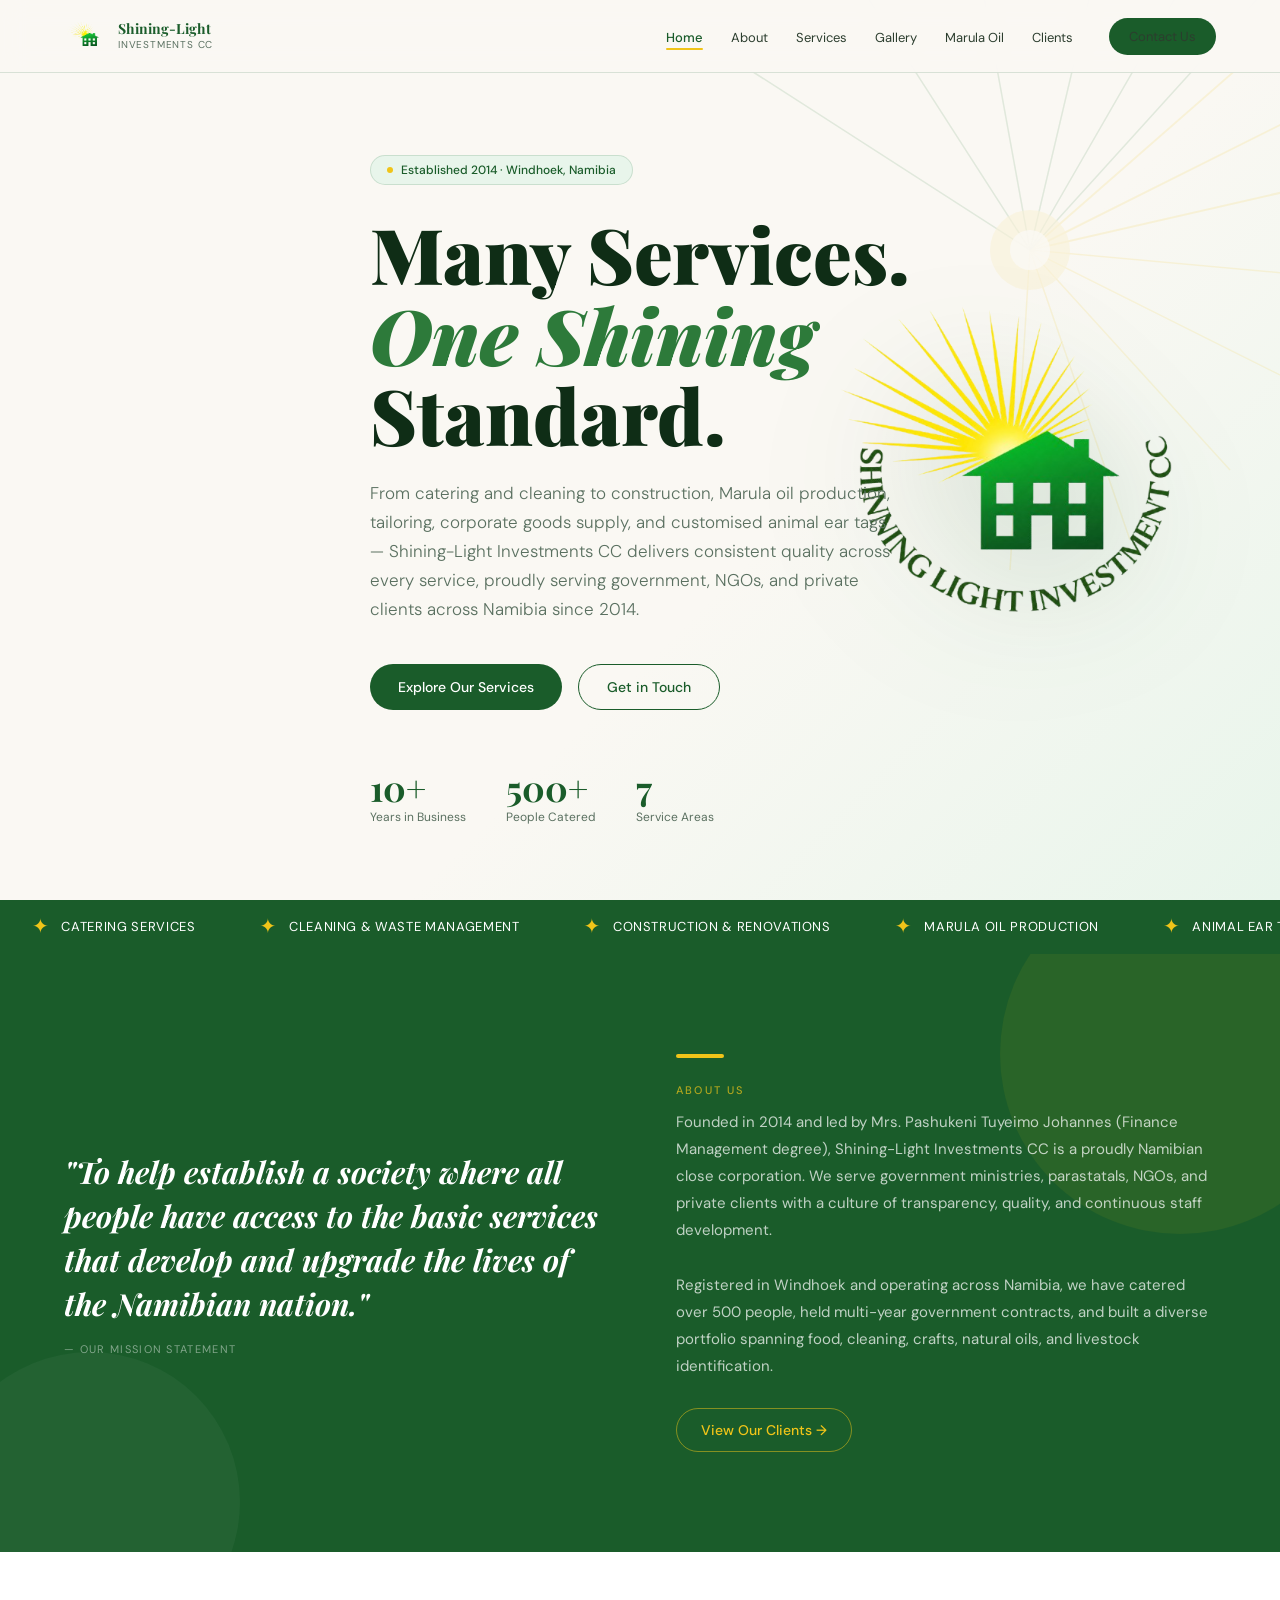
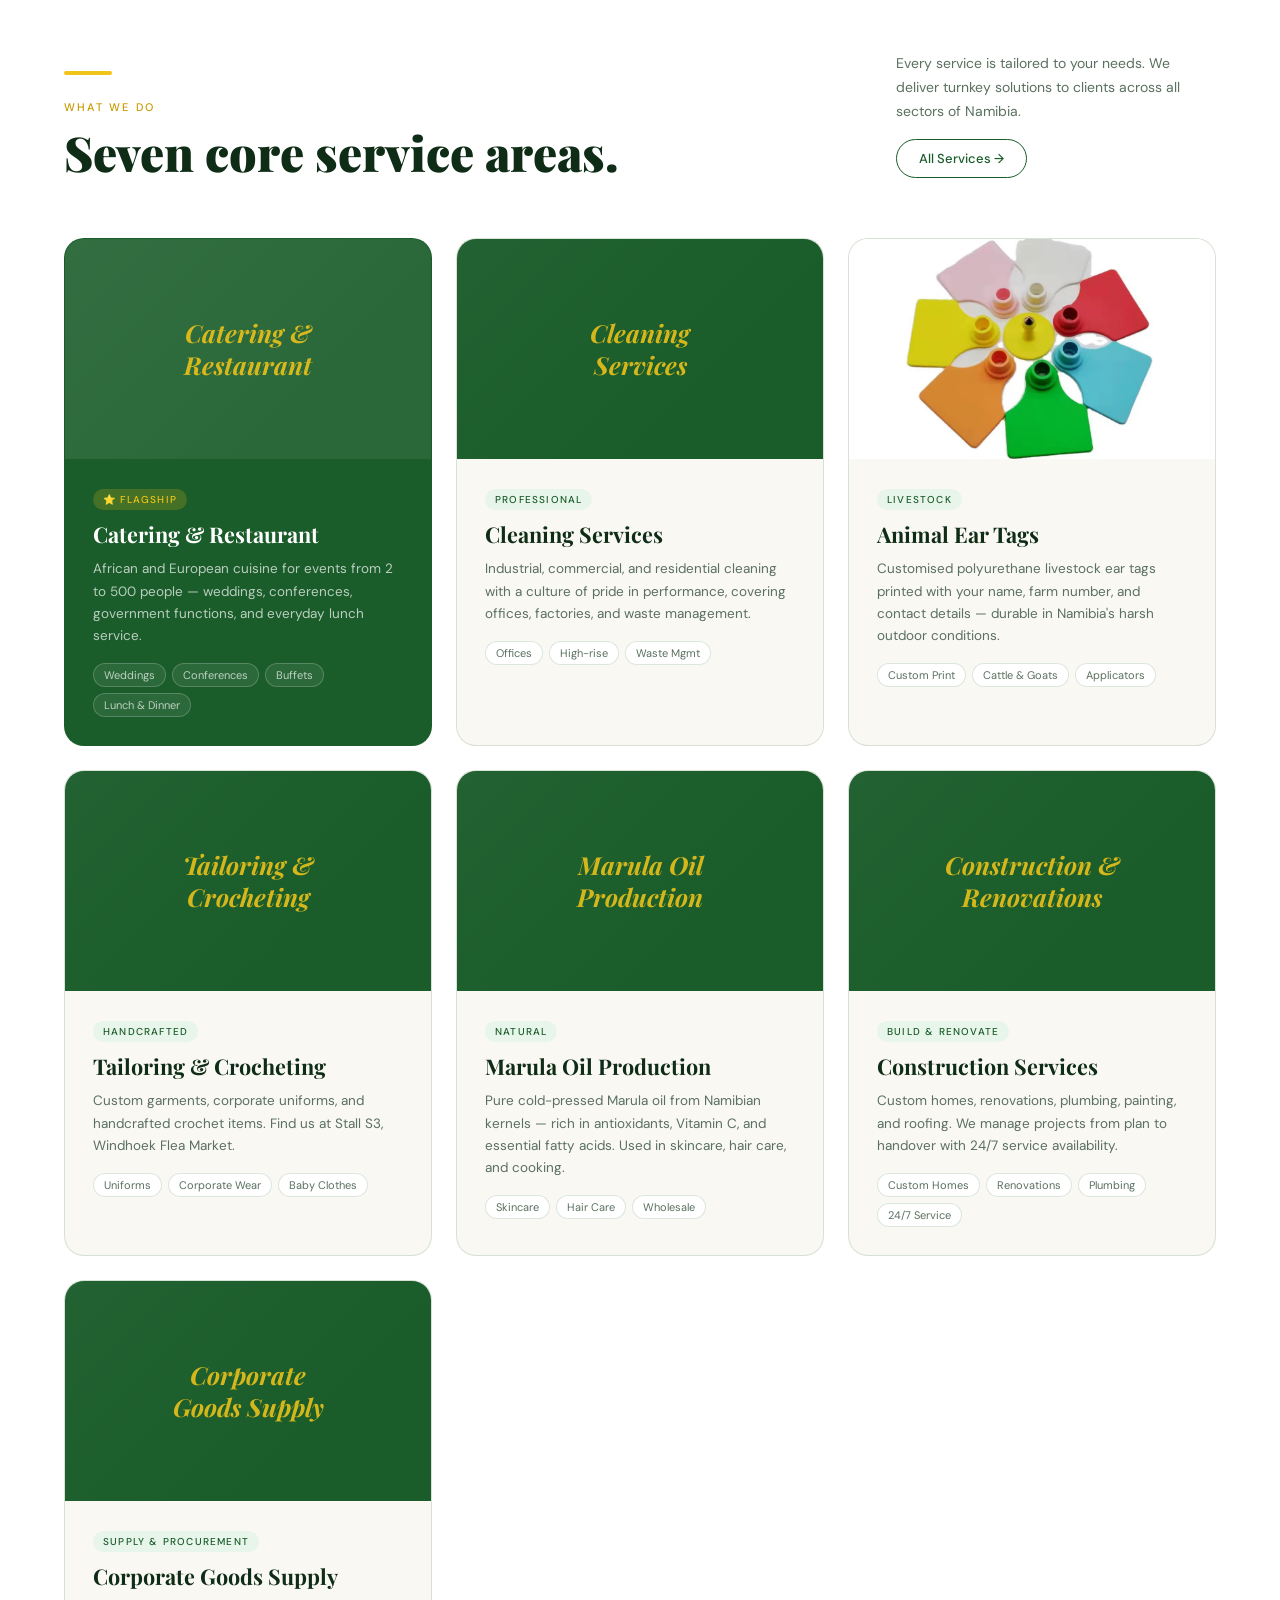
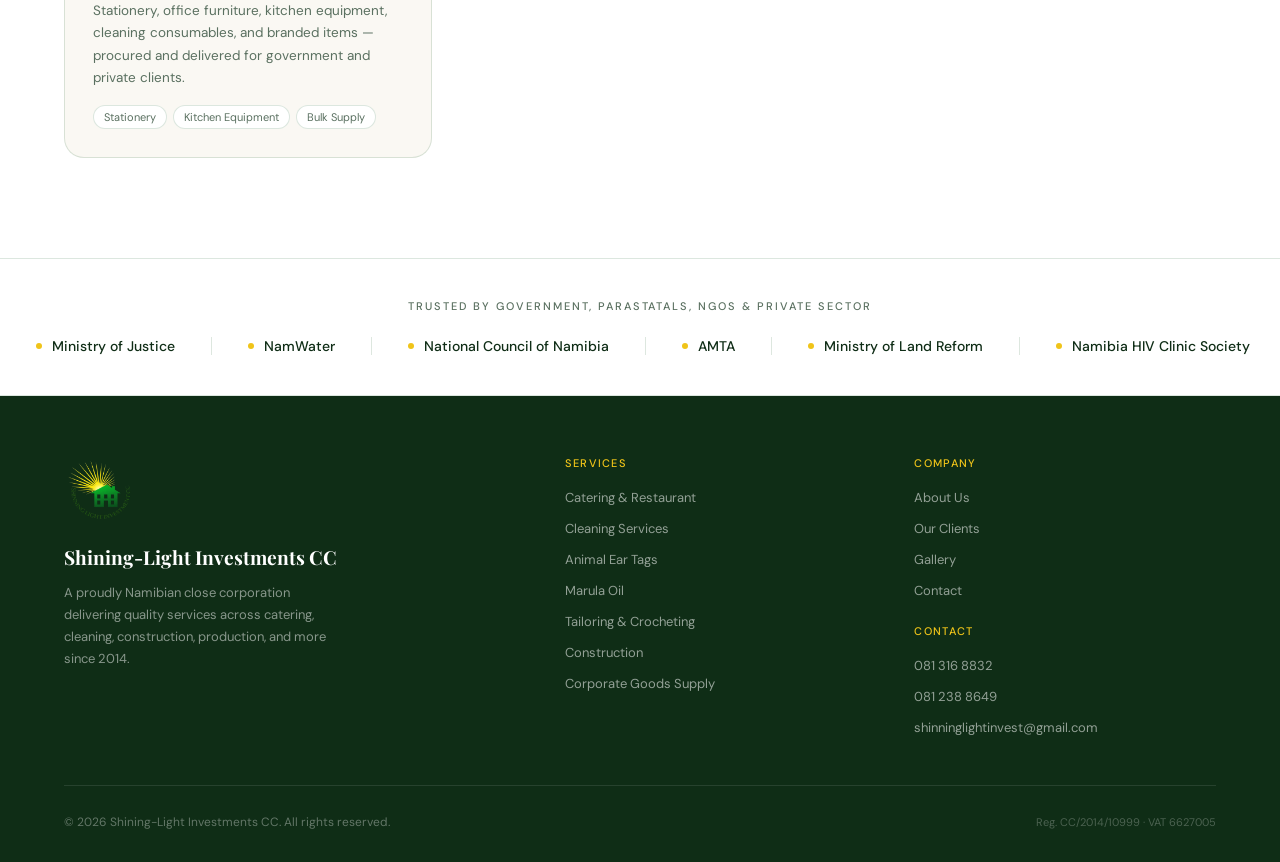
==== commit 5d0e9b06: "added info from client profile" ====
--- a/index.html
+++ b/index.html
@@ -15,7 +15,7 @@
 <nav id="navbar">
   <div class="nav-inner">
     <a class="nav-logo" href="index.html">
-      <img src="./assets/logo/logo.png" alt="Shining-Light Investments CC" onerror="this.style.display='none'" />
+      <img src="./assets/logo/logo-notext.png" alt="Shining-Light Investments CC" onerror="this.style.display='none'" />
       <div class="nav-logo-text">
         <span class="top">Shining-Light</span>
         <span class="sub">Investments CC</span>
@@ -71,7 +71,7 @@
         Standard.
       </h1>
       <p class="hero-sub fade-up fade-up-3">
-        From catering and cleaning to tailoring, Marula oil production, and customised animal ear tags — Shining-Light Investments CC delivers consistent quality across every service, proudly serving government, NGOs, and private clients across Namibia since 2014.
+        From catering and cleaning to construction, Marula oil production, tailoring, corporate goods supply, and customised animal ear tags — Shining-Light Investments CC delivers consistent quality across every service, proudly serving government, NGOs, and private clients across Namibia since 2014.
       </p>
       <div class="hero-actions fade-up fade-up-4">
         <a href="services.html" class="btn-primary">Explore Our Services</a>
@@ -87,8 +87,8 @@
           <div class="hero-stat-label">People Catered</div>
         </div>
         <div>
-          <div class="hero-stat-num">15+</div>
-          <div class="hero-stat-label">Government Clients</div>
+          <div class="hero-stat-num">7</div>
+          <div class="hero-stat-label">Service Areas</div>
         </div>
       </div>
     </div>
@@ -154,7 +154,7 @@
       <div>
         <div class="gold-bar"></div>
         <p class="section-label">What We Do</p>
-        <h2 class="section-heading">Five core service areas.</h2>
+        <h2 class="section-heading">Seven core service areas.</h2>
       </div>
       <div>
         <p style="max-width:320px;font-size:14px;color:var(--text-muted);line-height:1.7;margin-bottom:16px;">
@@ -247,6 +247,41 @@
             <span class="service-item-chip">Skincare</span>
             <span class="service-item-chip">Hair Care</span>
             <span class="service-item-chip">Wholesale</span>
+          </div>
+        </div>
+      </div>
+
+      <!-- Construction -->
+      <div class="service-card">
+        <div class="svc-cover--brand" style="height:220px;">
+          <span class="svc-brand-label">Construction &amp;<br />Renovations</span>
+        </div>
+        <div class="service-body">
+          <span class="service-tag">Build &amp; Renovate</span>
+          <h3 class="service-name">Construction Services</h3>
+          <p class="service-desc">Custom homes, renovations, plumbing, painting, and roofing. We manage projects from plan to handover with 24/7 service availability.</p>
+          <div class="service-items">
+            <span class="service-item-chip">Custom Homes</span>
+            <span class="service-item-chip">Renovations</span>
+            <span class="service-item-chip">Plumbing</span>
+            <span class="service-item-chip">24/7 Service</span>
+          </div>
+        </div>
+      </div>
+
+      <!-- Corporate Goods -->
+      <div class="service-card">
+        <div class="svc-cover--brand" style="height:220px;">
+          <span class="svc-brand-label">Corporate<br />Goods Supply</span>
+        </div>
+        <div class="service-body">
+          <span class="service-tag">Supply &amp; Procurement</span>
+          <h3 class="service-name">Corporate Goods Supply</h3>
+          <p class="service-desc">Stationery, office furniture, kitchen equipment, cleaning consumables, and branded items — procured and delivered for government and private clients.</p>
+          <div class="service-items">
+            <span class="service-item-chip">Stationery</span>
+            <span class="service-item-chip">Kitchen Equipment</span>
+            <span class="service-item-chip">Bulk Supply</span>
           </div>
         </div>
       </div>
@@ -268,9 +303,13 @@
       <span class="client-strip-item"><span class="cdot"></span>AMTA</span>
       <span class="client-strip-item"><span class="cdot"></span>Ministry of Land Reform</span>
       <span class="client-strip-item"><span class="cdot"></span>Namibia HIV Clinic Society</span>
-      <span class="client-strip-item"><span class="cdot"></span>Ministry of Gender</span>
+      <span class="client-strip-item"><span class="cdot"></span>Ministry of Gender Equality</span>
       <span class="client-strip-item"><span class="cdot"></span>Game Product Trust Fund</span>
       <span class="client-strip-item"><span class="cdot"></span>Tateii Food Producer CC</span>
+      <span class="client-strip-item"><span class="cdot"></span>MSYNS</span>
+      <span class="client-strip-item"><span class="cdot"></span>Mandengu Gomuuzilo Trading CC</span>
+      <span class="client-strip-item"><span class="cdot"></span>NWRWU</span>
+      <span class="client-strip-item"><span class="cdot"></span>Extreme Cleaning Services</span>
       <!-- Duplicate for seamless loop -->
       <span class="client-strip-item"><span class="cdot"></span>Ministry of Justice</span>
       <span class="client-strip-item"><span class="cdot"></span>NamWater</span>
@@ -278,9 +317,13 @@
       <span class="client-strip-item"><span class="cdot"></span>AMTA</span>
       <span class="client-strip-item"><span class="cdot"></span>Ministry of Land Reform</span>
       <span class="client-strip-item"><span class="cdot"></span>Namibia HIV Clinic Society</span>
-      <span class="client-strip-item"><span class="cdot"></span>Ministry of Gender</span>
+      <span class="client-strip-item"><span class="cdot"></span>Ministry of Gender Equality</span>
       <span class="client-strip-item"><span class="cdot"></span>Game Product Trust Fund</span>
       <span class="client-strip-item"><span class="cdot"></span>Tateii Food Producer CC</span>
+      <span class="client-strip-item"><span class="cdot"></span>MSYNS</span>
+      <span class="client-strip-item"><span class="cdot"></span>Mandengu Gomuuzilo Trading CC</span>
+      <span class="client-strip-item"><span class="cdot"></span>NWRWU</span>
+      <span class="client-strip-item"><span class="cdot"></span>Extreme Cleaning Services</span>
     </div>
   </div>
 </div>
@@ -290,6 +333,7 @@
   <div class="container">
     <div class="footer-grid">
       <div class="footer-brand">
+        <img src="./assets/logo/logo.png" alt="Shining-Light Investments CC" class="footer-logo" onerror="this.style.display='none'" />
         <div class="logo-text">Shining-Light Investments CC</div>
         <p>A proudly Namibian close corporation delivering quality services across catering, cleaning, construction, production, and more since 2014.</p>
       </div>
@@ -301,6 +345,8 @@
           <li><a href="services.html">Animal Ear Tags</a></li>
           <li><a href="marula.html">Marula Oil</a></li>
           <li><a href="services.html">Tailoring &amp; Crocheting</a></li>
+          <li><a href="services.html">Construction</a></li>
+          <li><a href="services.html">Corporate Goods Supply</a></li>
         </ul>
       </div>
       <div class="footer-col">
--- a/style.css
+++ b/style.css
@@ -1099,6 +1099,13 @@
   gap: 48px;
   margin-bottom: 48px;
 }
+.footer-logo {
+  width: 72px;
+  height: 72px;
+  object-fit: contain;
+  margin-bottom: 16px;
+  display: block;
+}
 .footer-brand .logo-text {
   font-family: var(--font-display);
   font-size: 1.2rem;
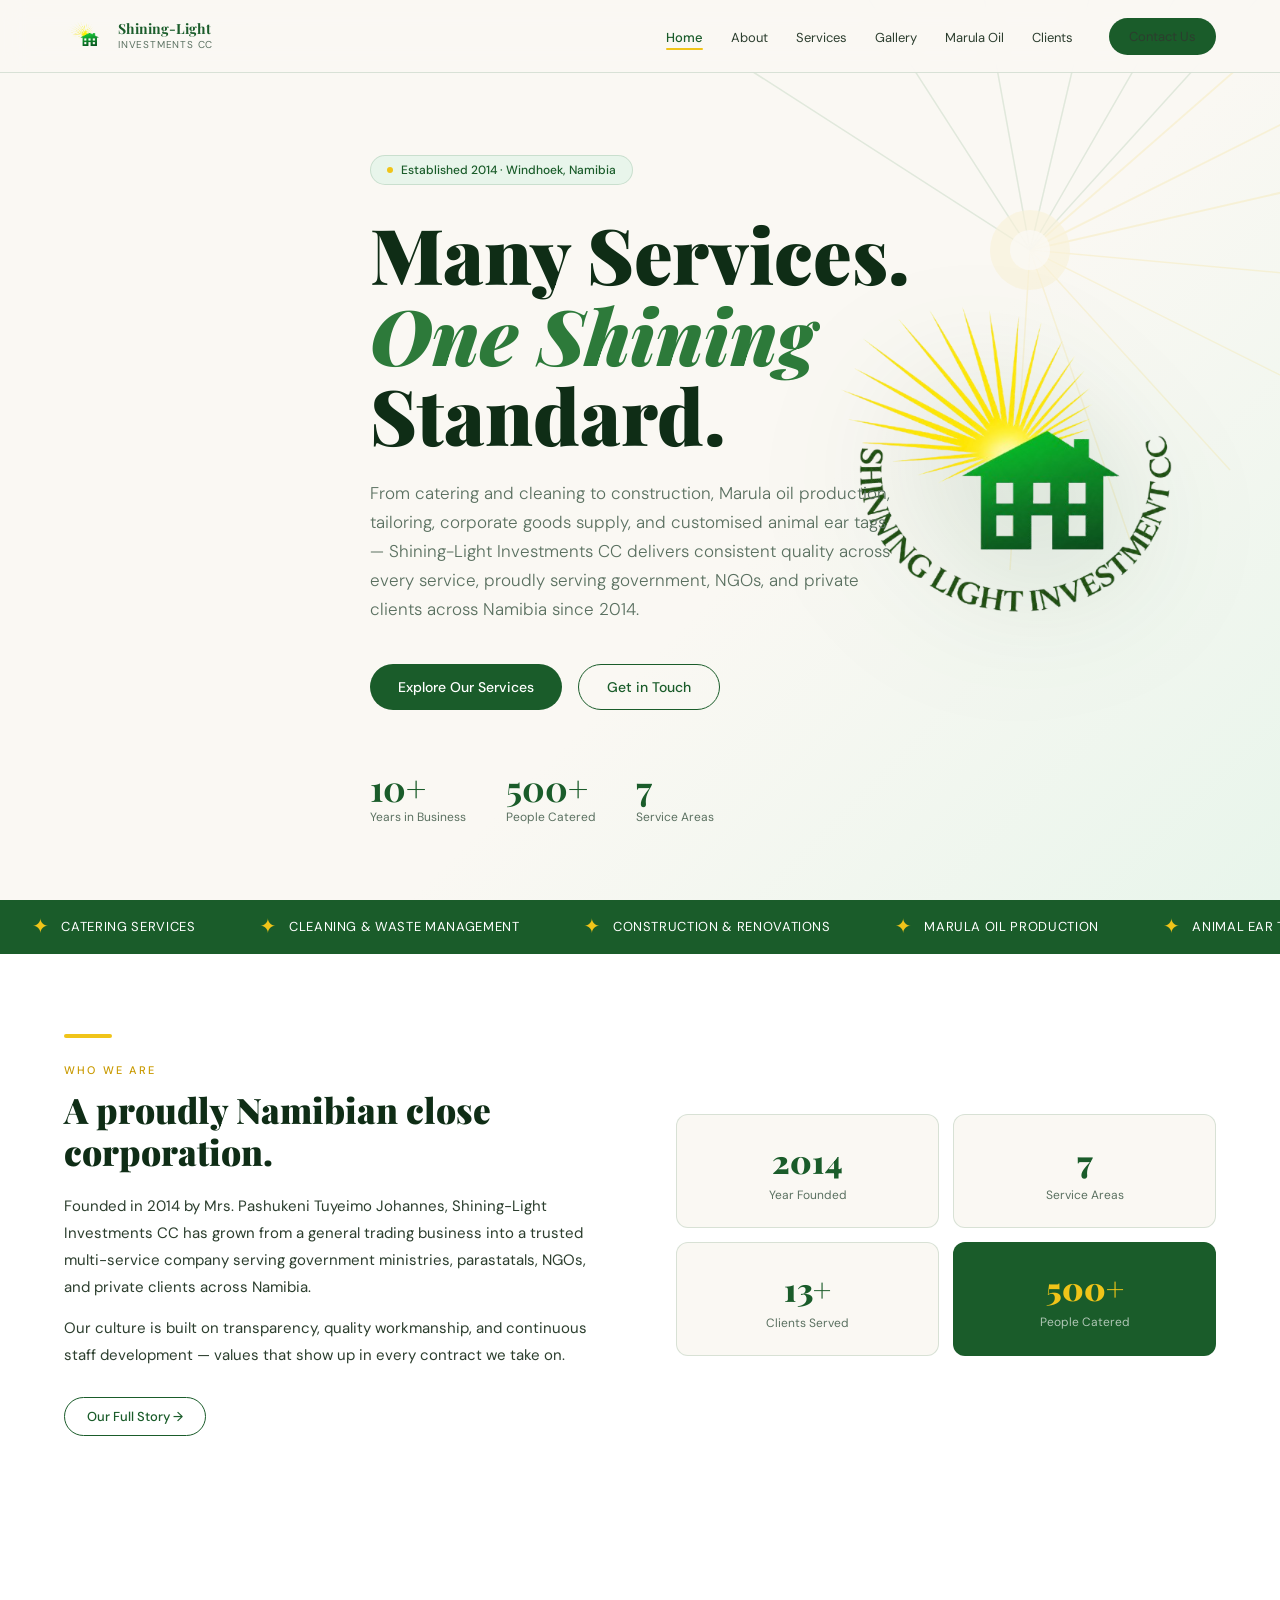
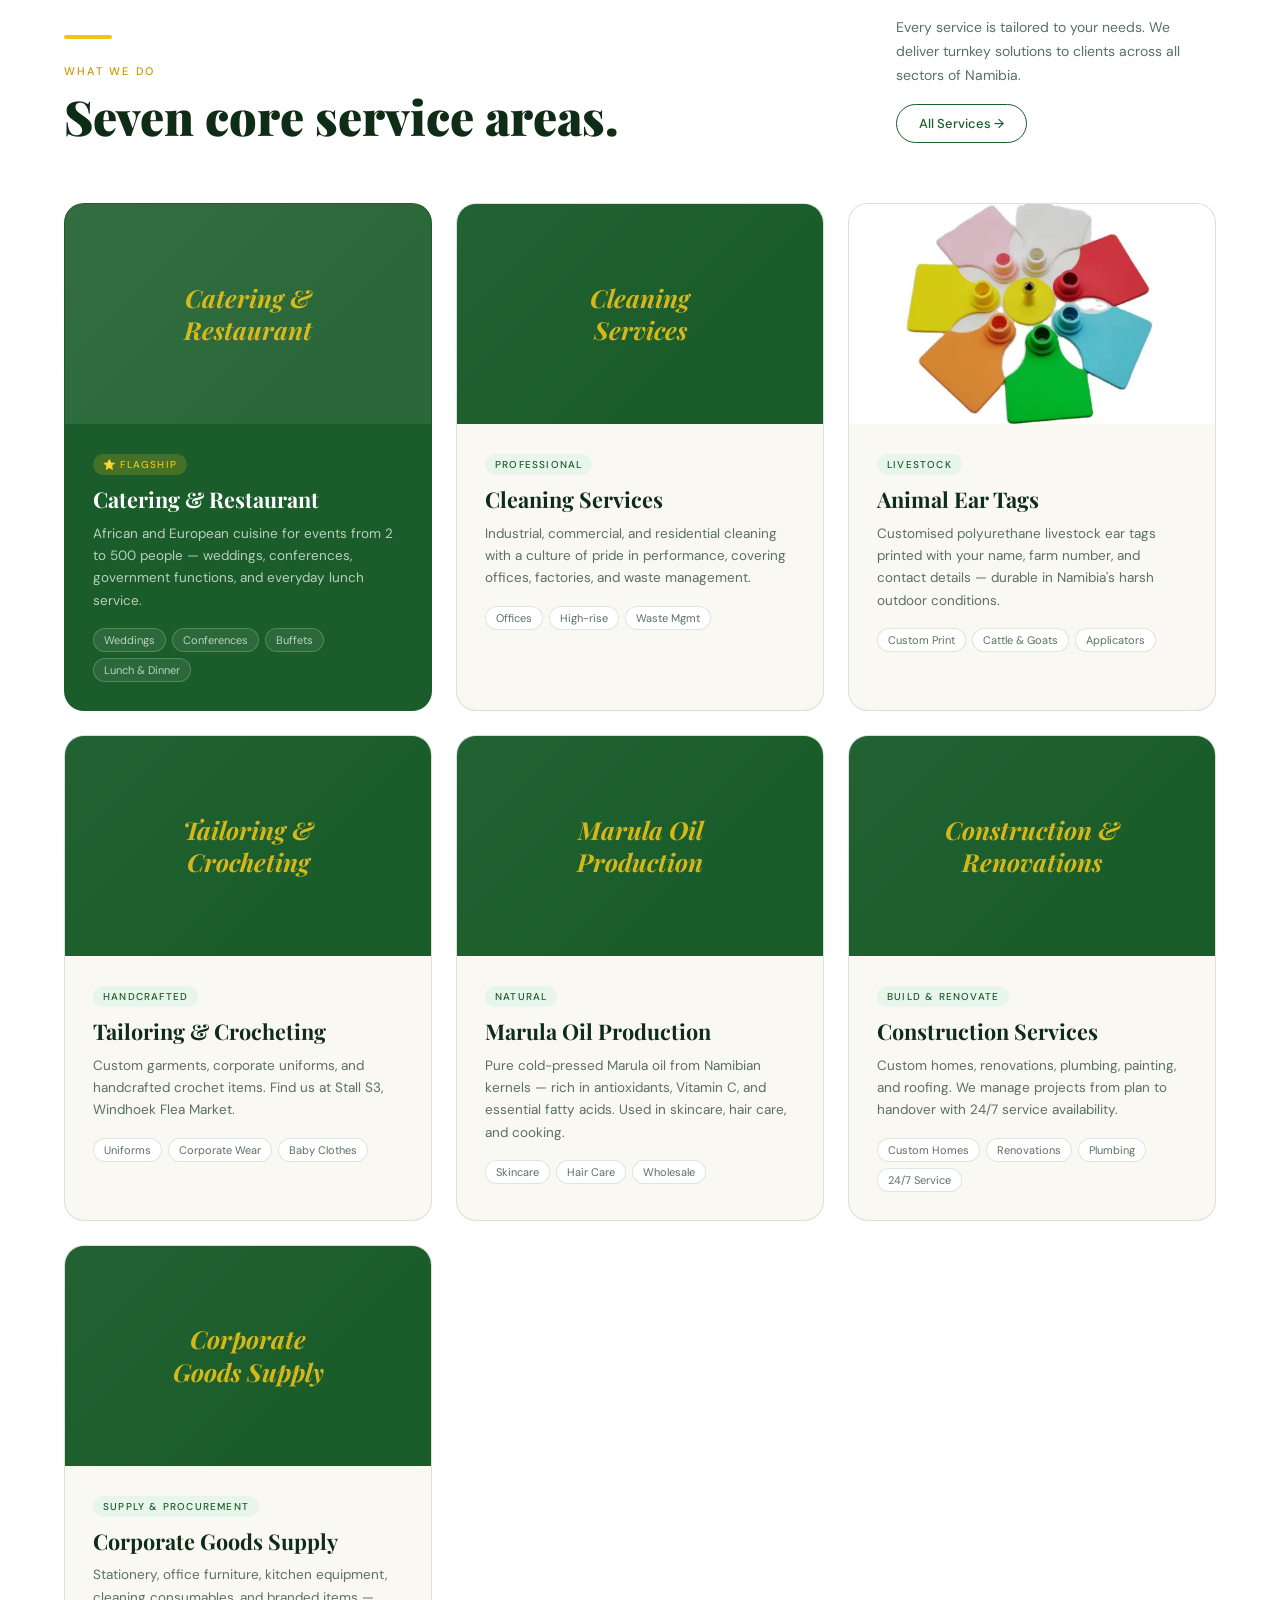
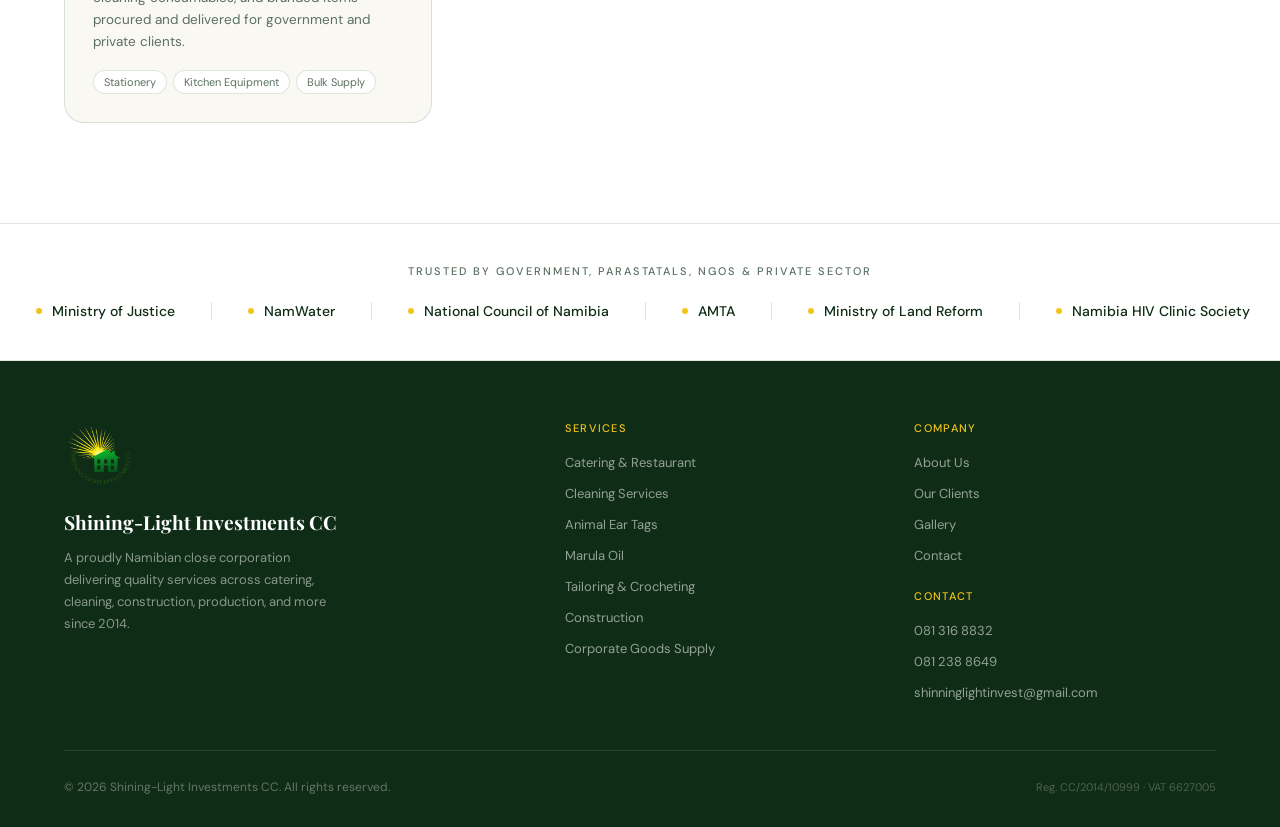
==== commit 59cb0d45: "added about page" ====
--- a/index.html
+++ b/index.html
@@ -23,7 +23,7 @@
     </a>
     <ul class="nav-links">
       <li><a href="index.html" class="active">Home</a></li>
-      <li><a href="#about">About</a></li>
+      <li><a href="about.html">About</a></li>
       <li><a href="services.html">Services</a></li>
       <li><a href="gallery.html">Gallery</a></li>
       <li><a href="marula.html">Marula Oil</a></li>
@@ -124,24 +124,35 @@
   </div>
 </div>
 
-<!-- ABOUT PREVIEW -->
-<section class="about-preview" id="about">
+<!-- ABOUT INTRO -->
+<section id="about" style="padding:80px 0;background:var(--white);">
   <div class="container">
-    <div class="about-preview-inner">
-      <div>
-        <p class="about-preview-blockquote">"To help establish a society where all people have access to the basic services that develop and upgrade the lives of the Namibian nation."</p>
-        <p class="about-preview-source">— Our Mission Statement</p>
-      </div>
+    <div style="display:grid;grid-template-columns:1fr 1fr;gap:72px;align-items:center;">
       <div>
         <div class="gold-bar"></div>
-        <p class="section-label" style="color:rgba(240,196,25,0.7);">About Us</p>
-        <p class="about-preview-body">
-          Founded in 2014 and led by Mrs. Pashukeni Tuyeimo Johannes (Finance Management degree), Shining-Light Investments CC is a proudly Namibian close corporation. We serve government ministries, parastatals, NGOs, and private clients with a culture of transparency, quality, and continuous staff development.
-        </p>
-        <p class="about-preview-body" style="margin-bottom:28px;">
-          Registered in Windhoek and operating across Namibia, we have catered over 500 people, held multi-year government contracts, and built a diverse portfolio spanning food, cleaning, crafts, natural oils, and livestock identification.
-        </p>
-        <a href="clients.html" class="btn-ghost">View Our Clients →</a>
+        <p class="section-label">Who We Are</p>
+        <h2 style="font-family:var(--font-display);font-size:2.2rem;font-weight:900;color:var(--text-dark);line-height:1.2;margin-bottom:20px;">A proudly Namibian close corporation.</h2>
+        <p style="font-size:15px;color:var(--text-body);line-height:1.8;margin-bottom:14px;">Founded in 2014 by Mrs. Pashukeni Tuyeimo Johannes, Shining-Light Investments CC has grown from a general trading business into a trusted multi-service company serving government ministries, parastatals, NGOs, and private clients across Namibia.</p>
+        <p style="font-size:15px;color:var(--text-body);line-height:1.8;margin-bottom:28px;">Our culture is built on transparency, quality workmanship, and continuous staff development — values that show up in every contract we take on.</p>
+        <a href="about.html" class="btn-outline" style="font-size:13px;padding:10px 22px;">Our Full Story →</a>
+      </div>
+      <div style="display:grid;grid-template-columns:1fr 1fr;gap:14px;">
+        <div style="background:var(--cream);border-radius:var(--radius-md);padding:24px;border:1px solid var(--border);text-align:center;">
+          <div style="font-family:var(--font-display);font-size:2rem;font-weight:900;color:var(--green-deep);">2014</div>
+          <div style="font-size:12px;color:var(--text-muted);margin-top:5px;">Year Founded</div>
+        </div>
+        <div style="background:var(--cream);border-radius:var(--radius-md);padding:24px;border:1px solid var(--border);text-align:center;">
+          <div style="font-family:var(--font-display);font-size:2rem;font-weight:900;color:var(--green-deep);">7</div>
+          <div style="font-size:12px;color:var(--text-muted);margin-top:5px;">Service Areas</div>
+        </div>
+        <div style="background:var(--cream);border-radius:var(--radius-md);padding:24px;border:1px solid var(--border);text-align:center;">
+          <div style="font-family:var(--font-display);font-size:2rem;font-weight:900;color:var(--green-deep);">13+</div>
+          <div style="font-size:12px;color:var(--text-muted);margin-top:5px;">Clients Served</div>
+        </div>
+        <div style="background:var(--green-deep);border-radius:var(--radius-md);padding:24px;text-align:center;">
+          <div style="font-family:var(--font-display);font-size:2rem;font-weight:900;color:var(--gold);">500+</div>
+          <div style="font-size:12px;color:rgba(255,255,255,0.65);margin-top:5px;">People Catered</div>
+        </div>
       </div>
     </div>
   </div>
@@ -352,7 +363,7 @@
       <div class="footer-col">
         <h4>Company</h4>
         <ul>
-          <li><a href="index.html#about">About Us</a></li>
+          <li><a href="about.html">About Us</a></li>
           <li><a href="clients.html">Our Clients</a></li>
           <li><a href="gallery.html">Gallery</a></li>
           <li><a href="contact.html">Contact</a></li>
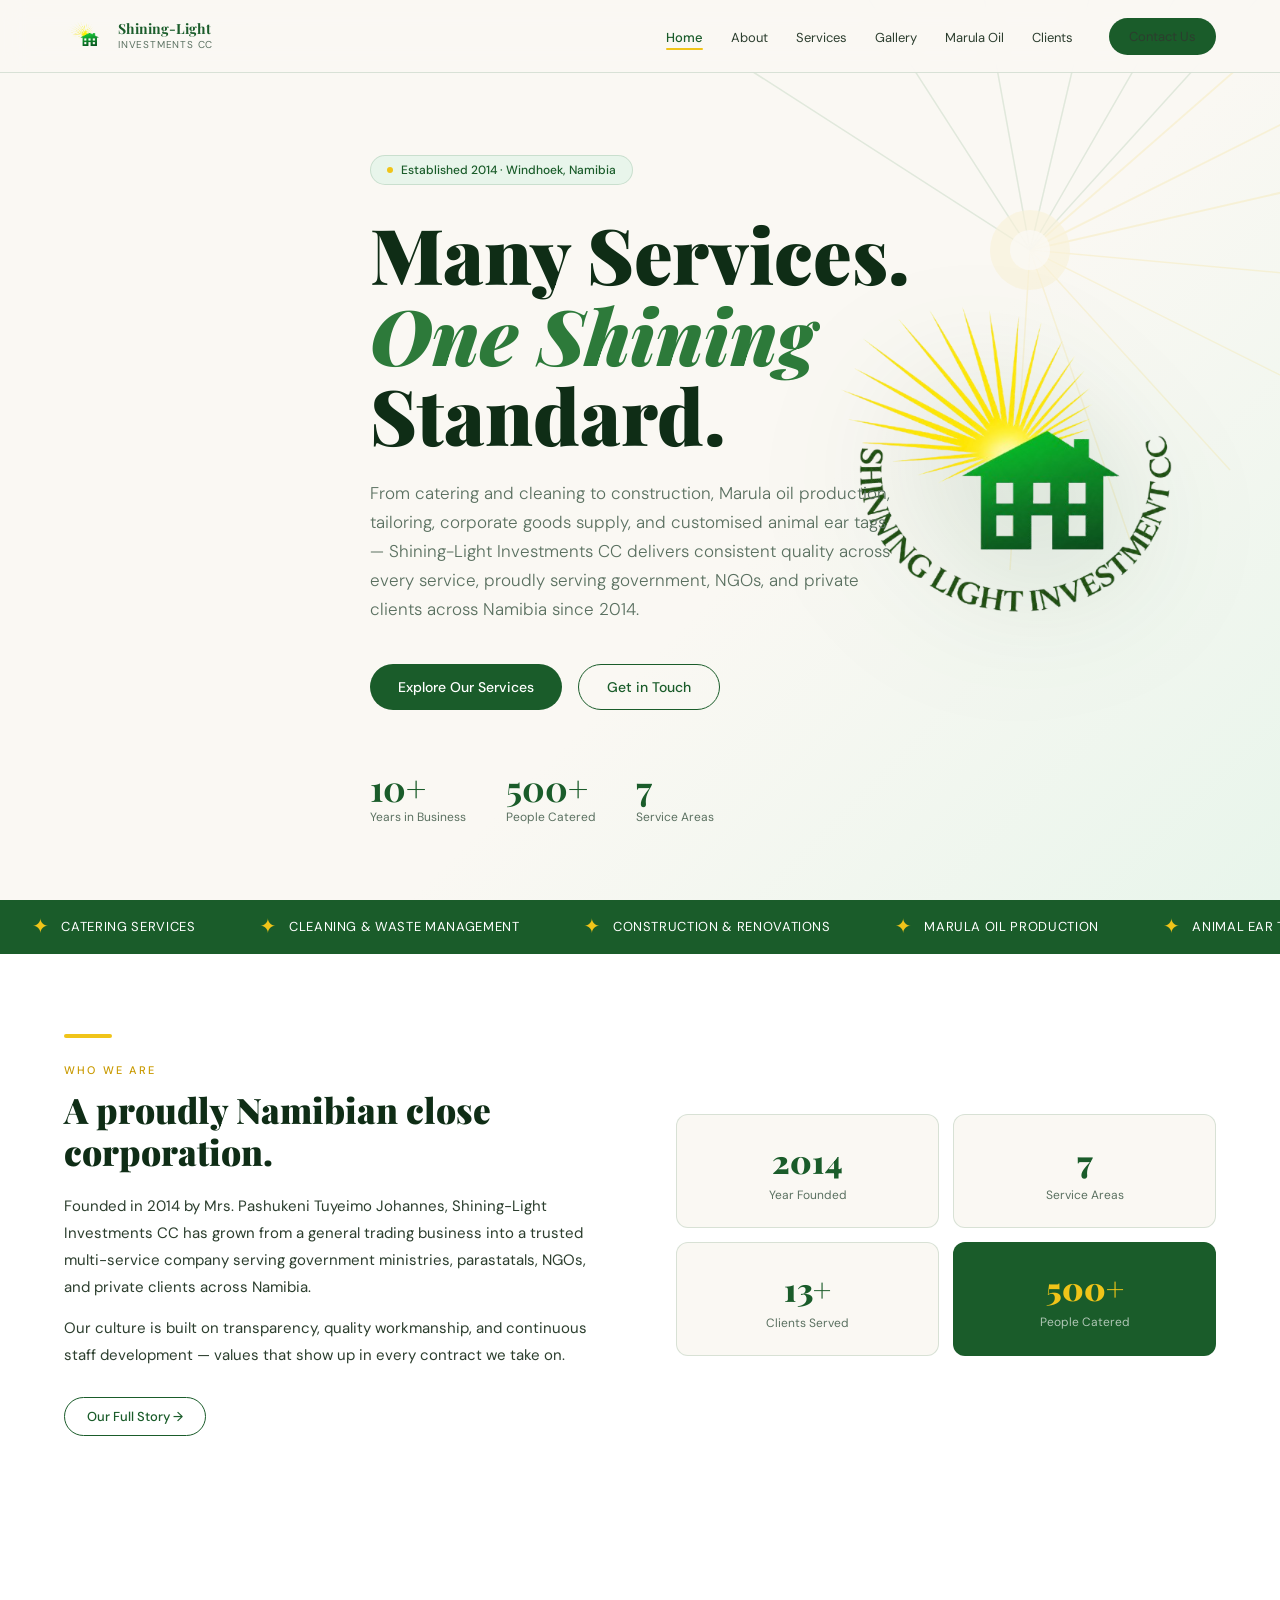
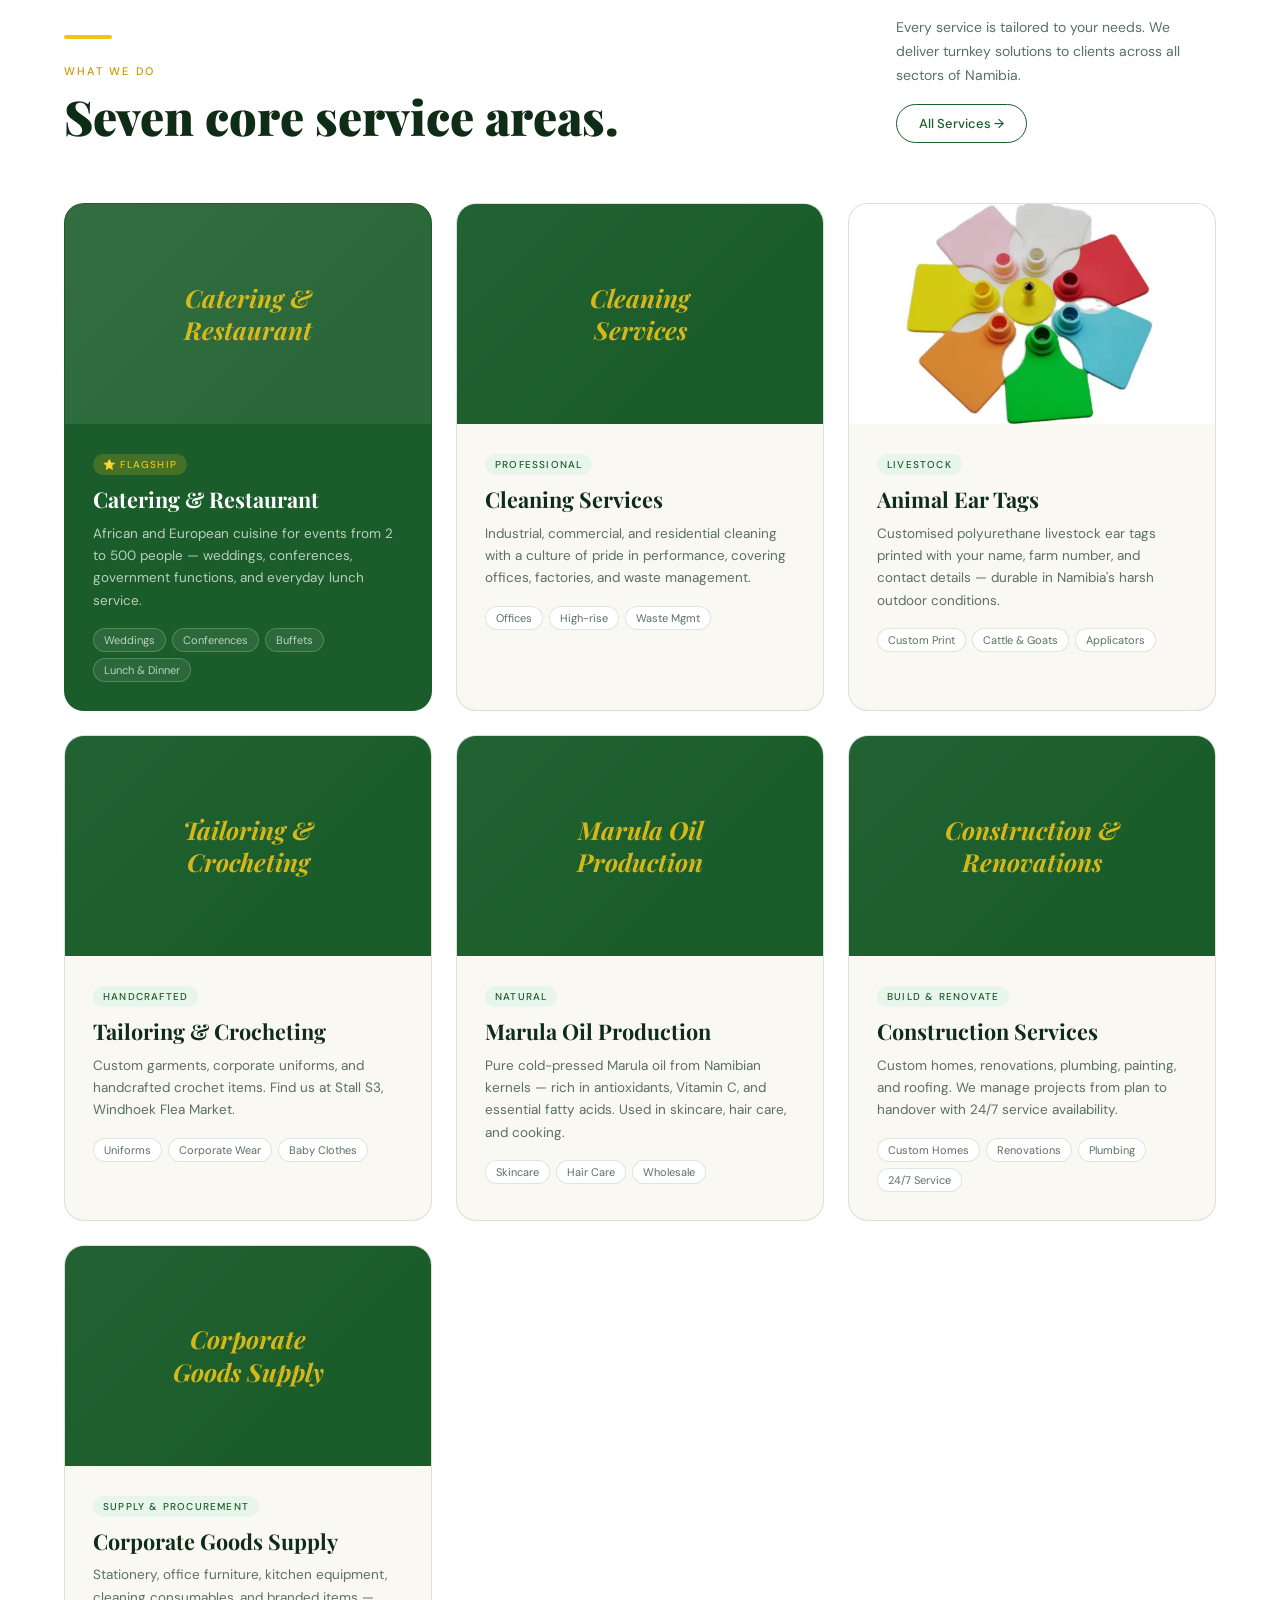
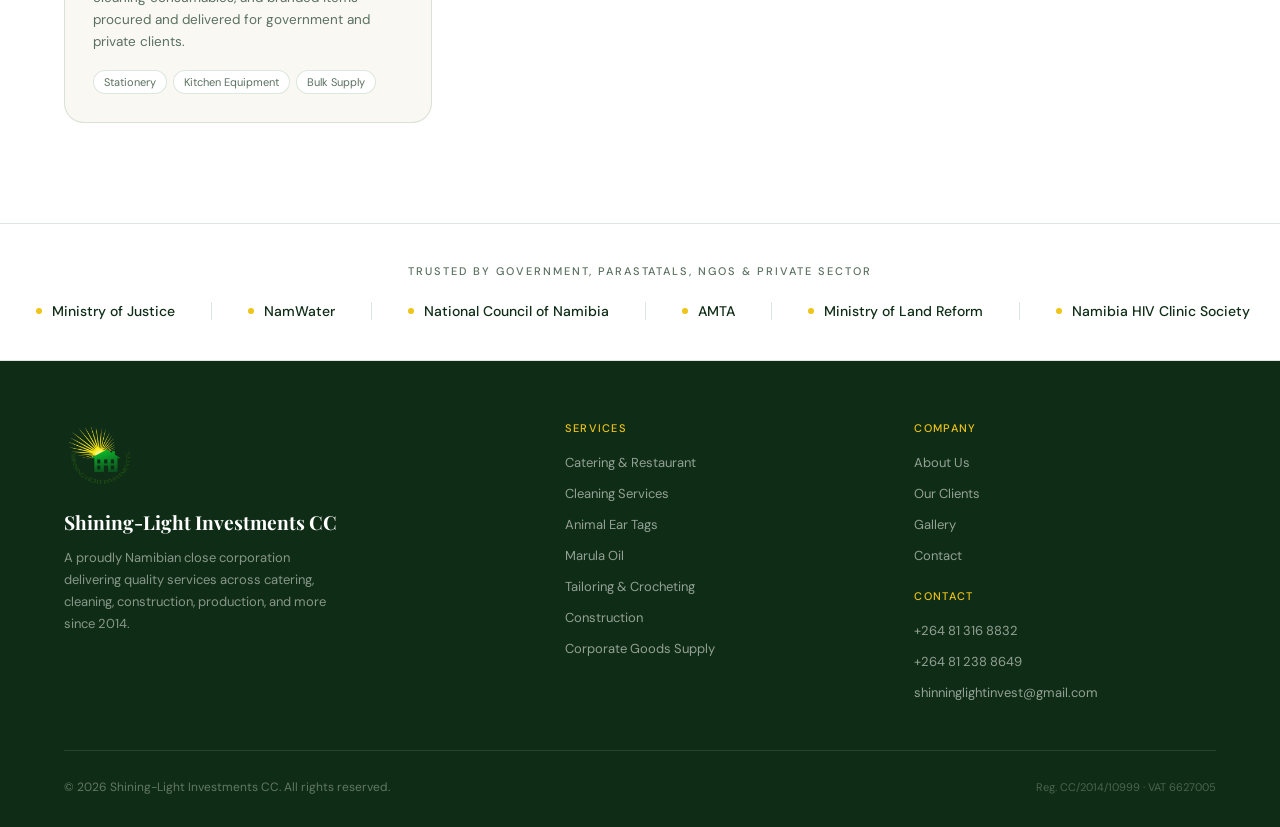
==== commit d74691d3: "updated all phone numbers" ====
--- a/index.html
+++ b/index.html
@@ -370,8 +370,8 @@
         </ul>
         <h4 style="margin-top:24px;">Contact</h4>
         <ul>
-          <li><a href="tel:0813168832">081 316 8832</a></li>
-          <li><a href="tel:0812388649">081 238 8649</a></li>
+          <li><a href="tel:+26481316832">+264 81 316 8832</a></li>
+          <li><a href="tel:+26481238649">+264 81 238 8649</a></li>
           <li><a href="mailto:shinninglightinvest@gmail.com">shinninglightinvest@gmail.com</a></li>
         </ul>
       </div>
